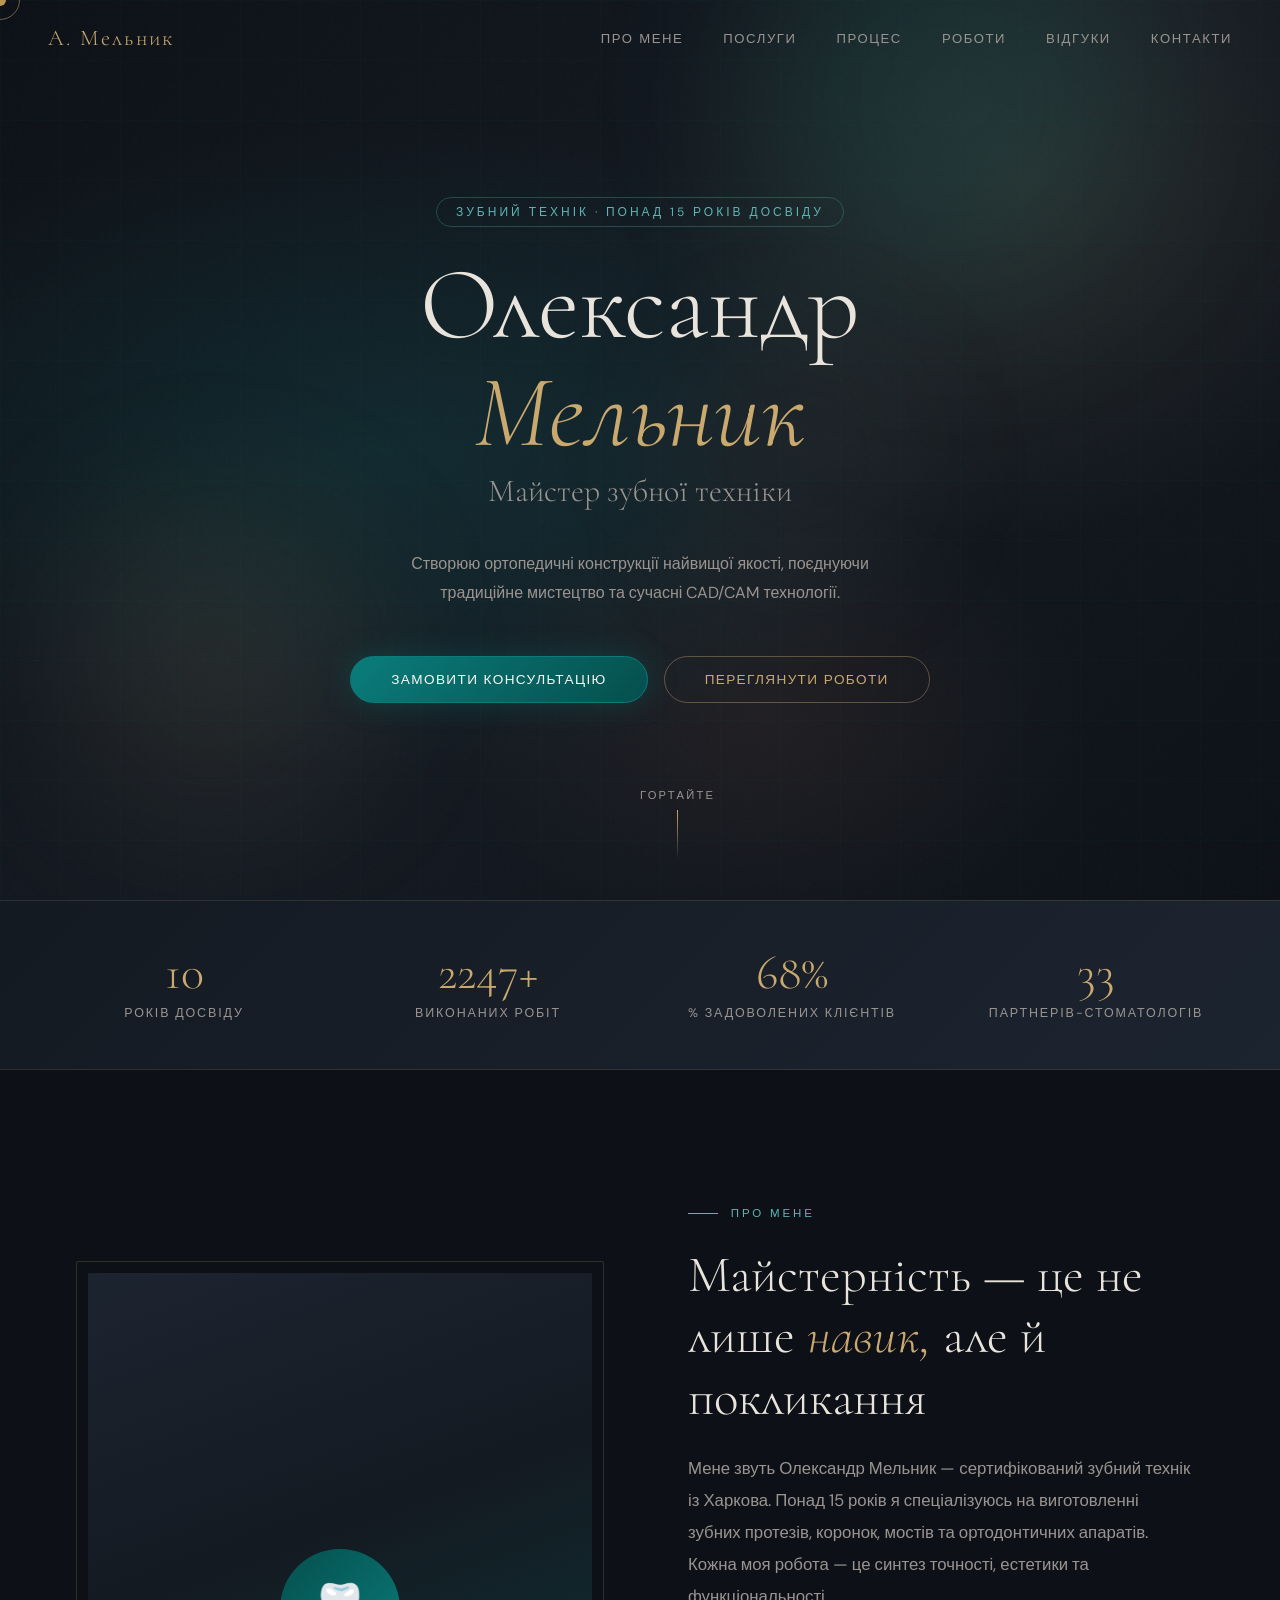
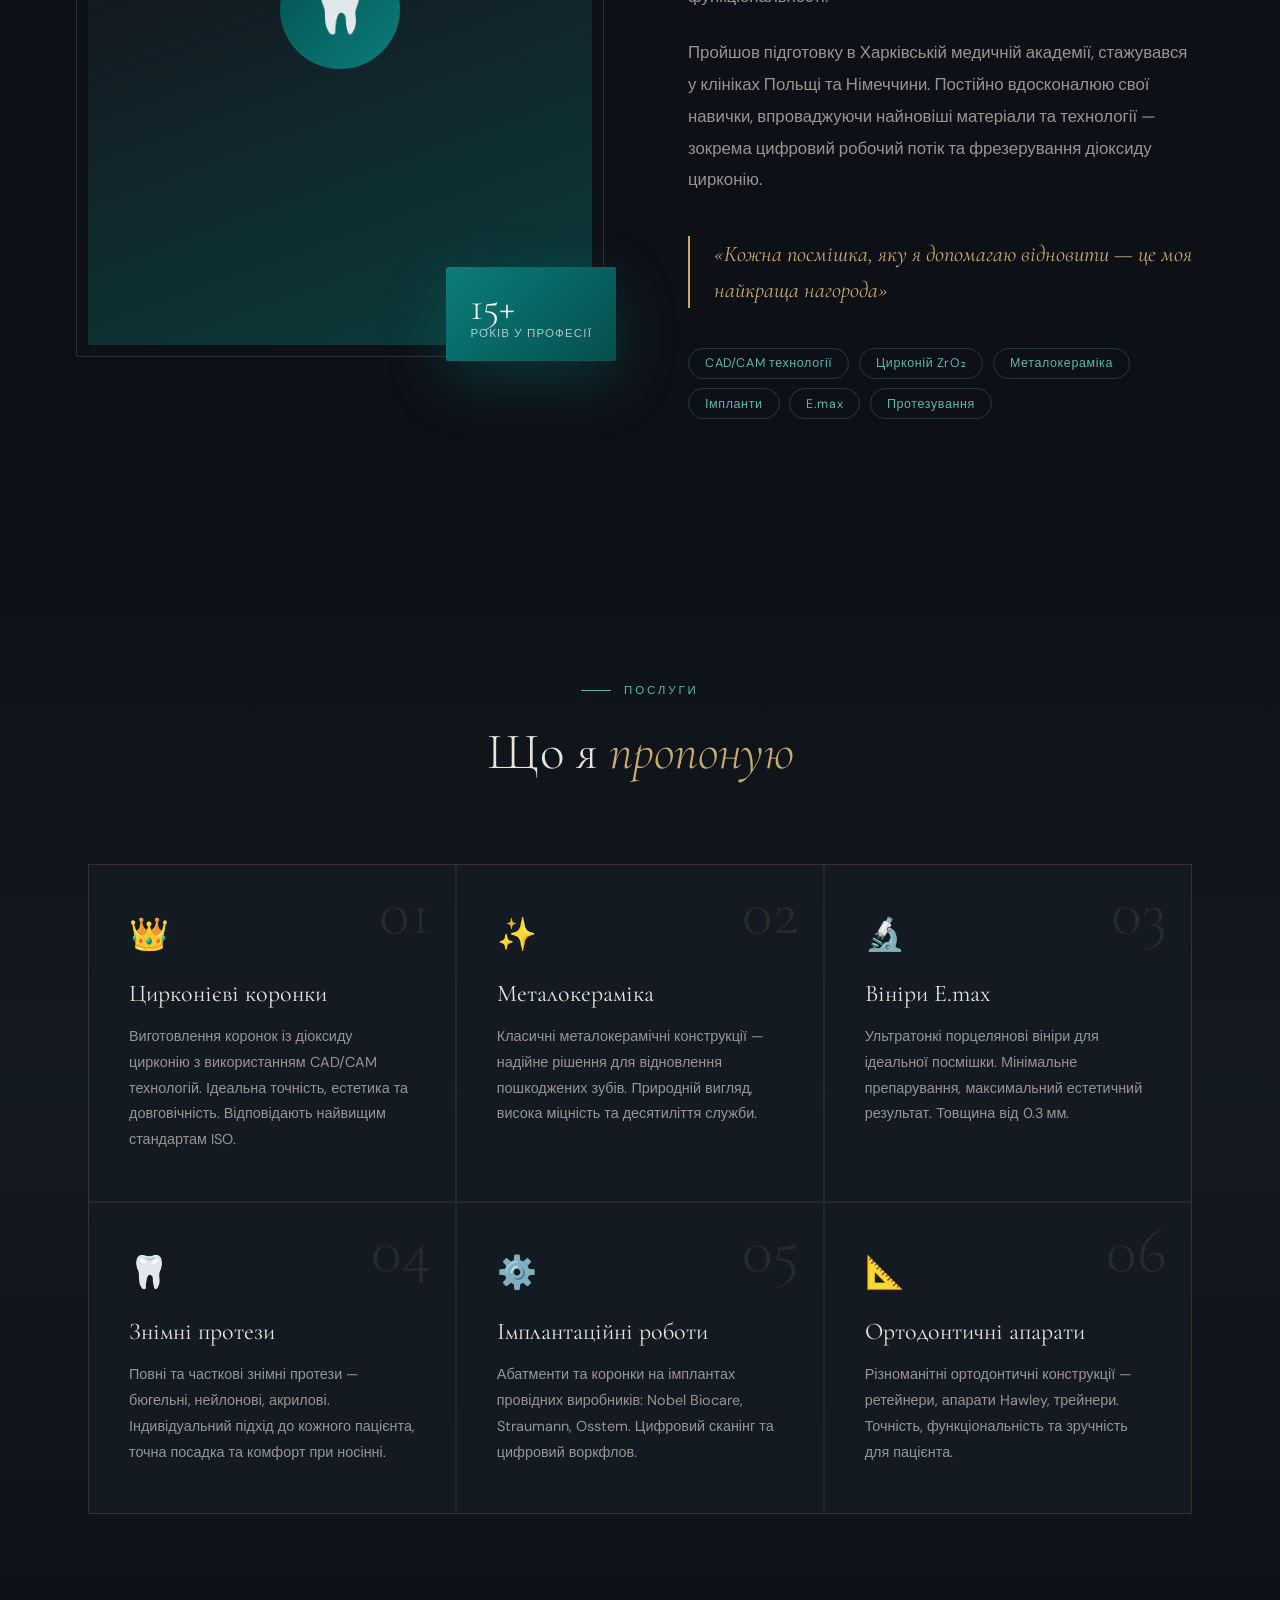
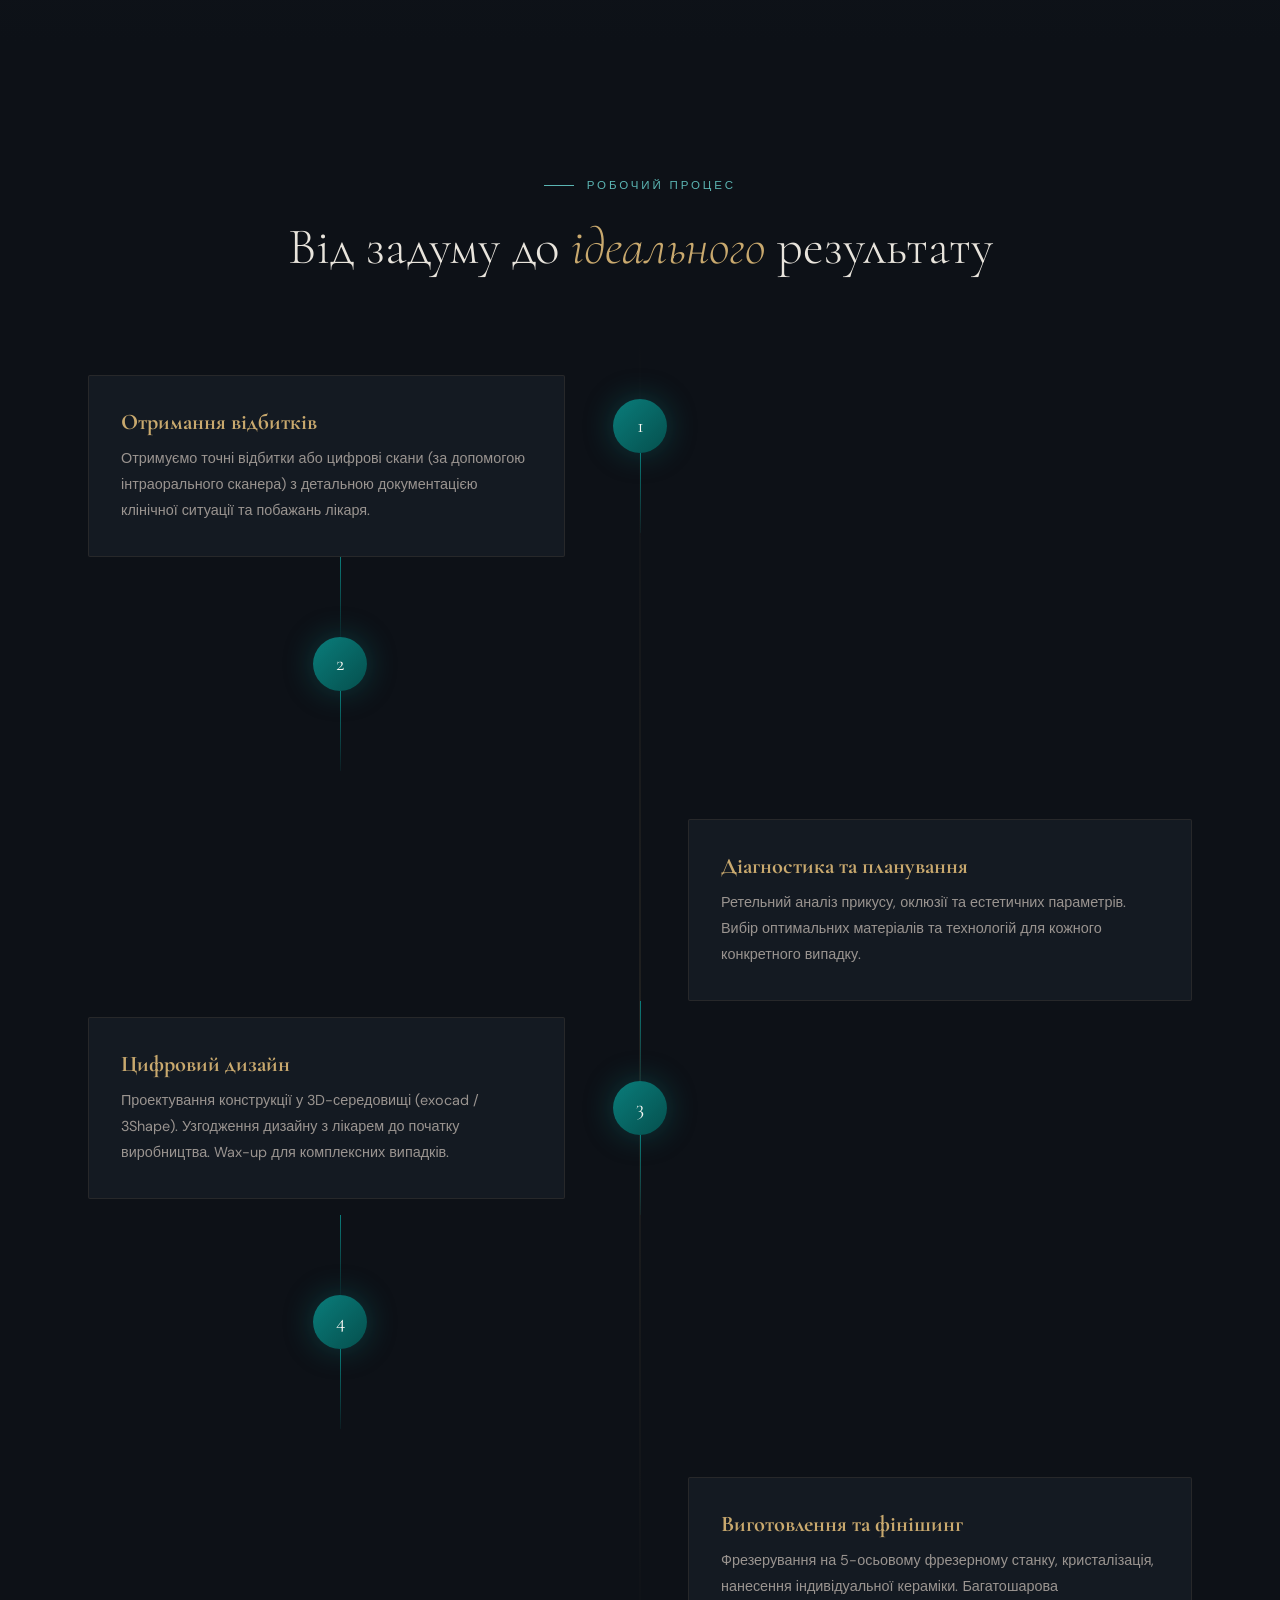
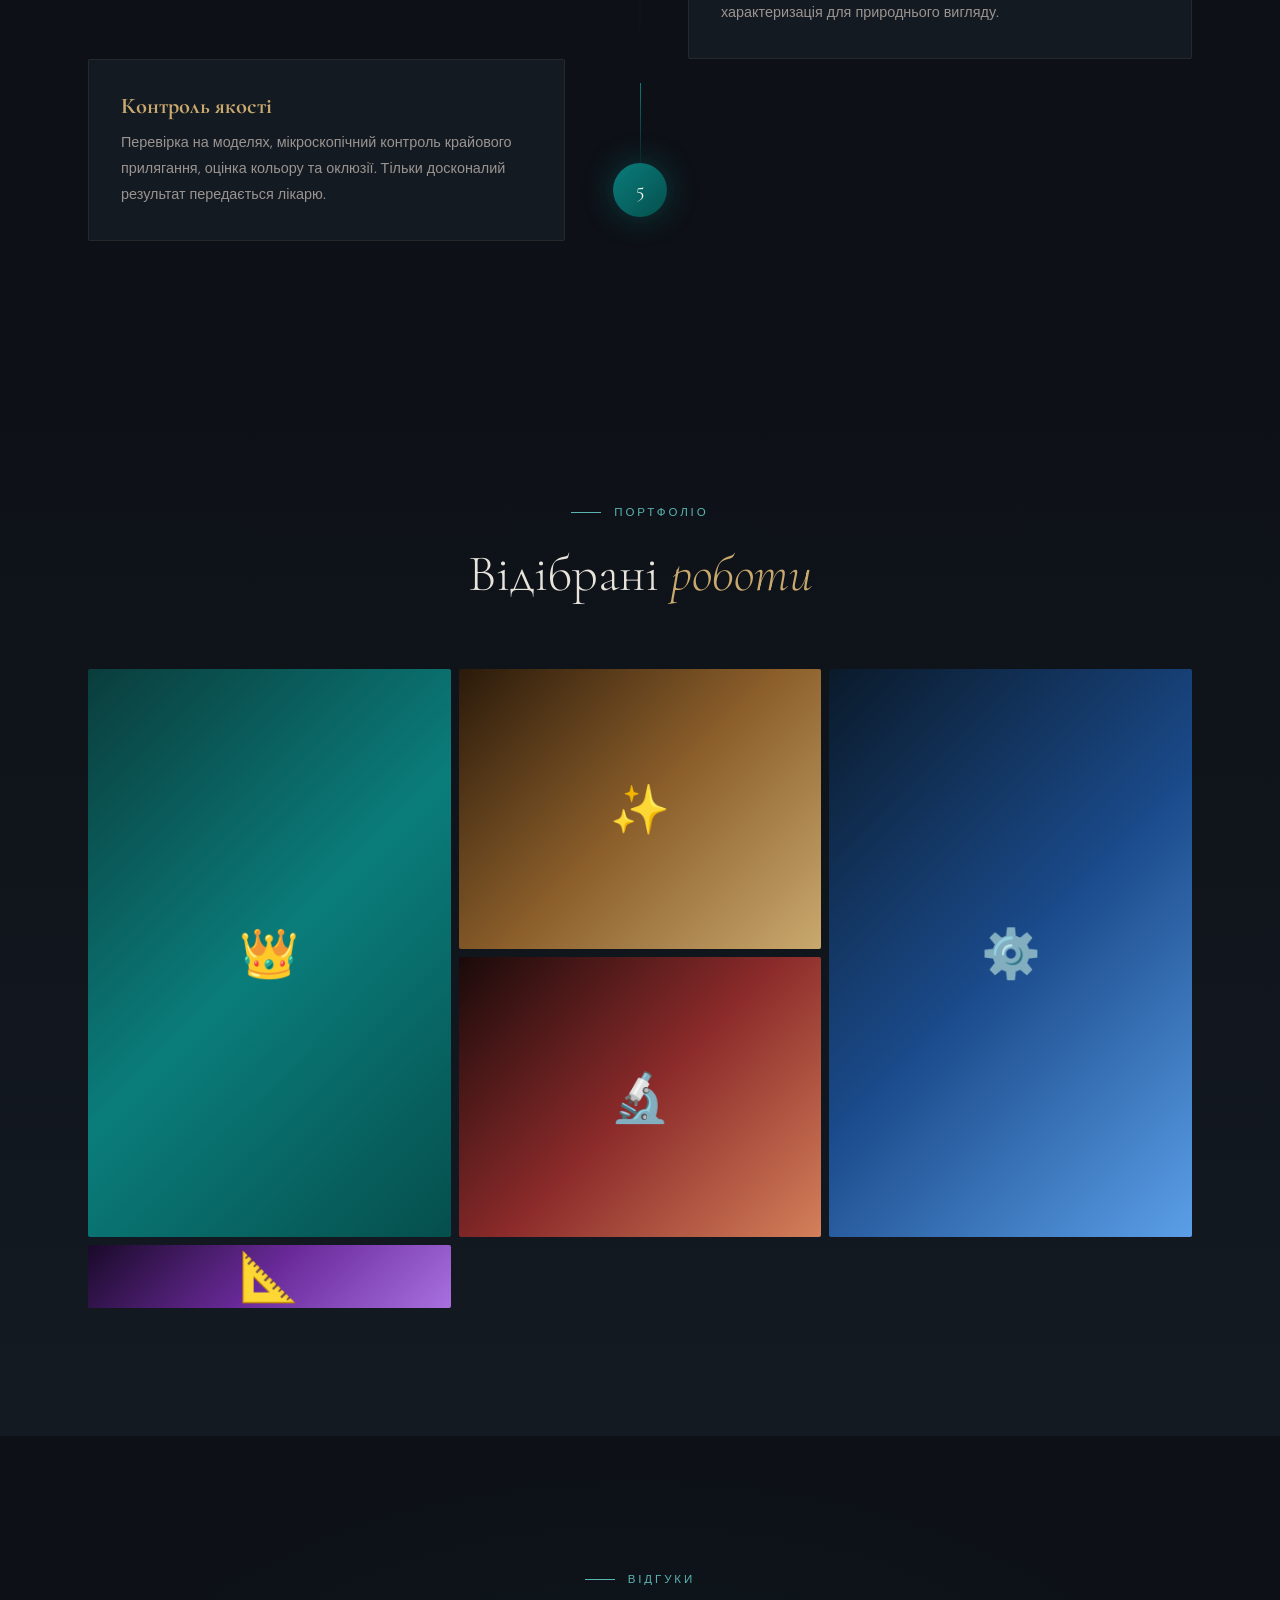
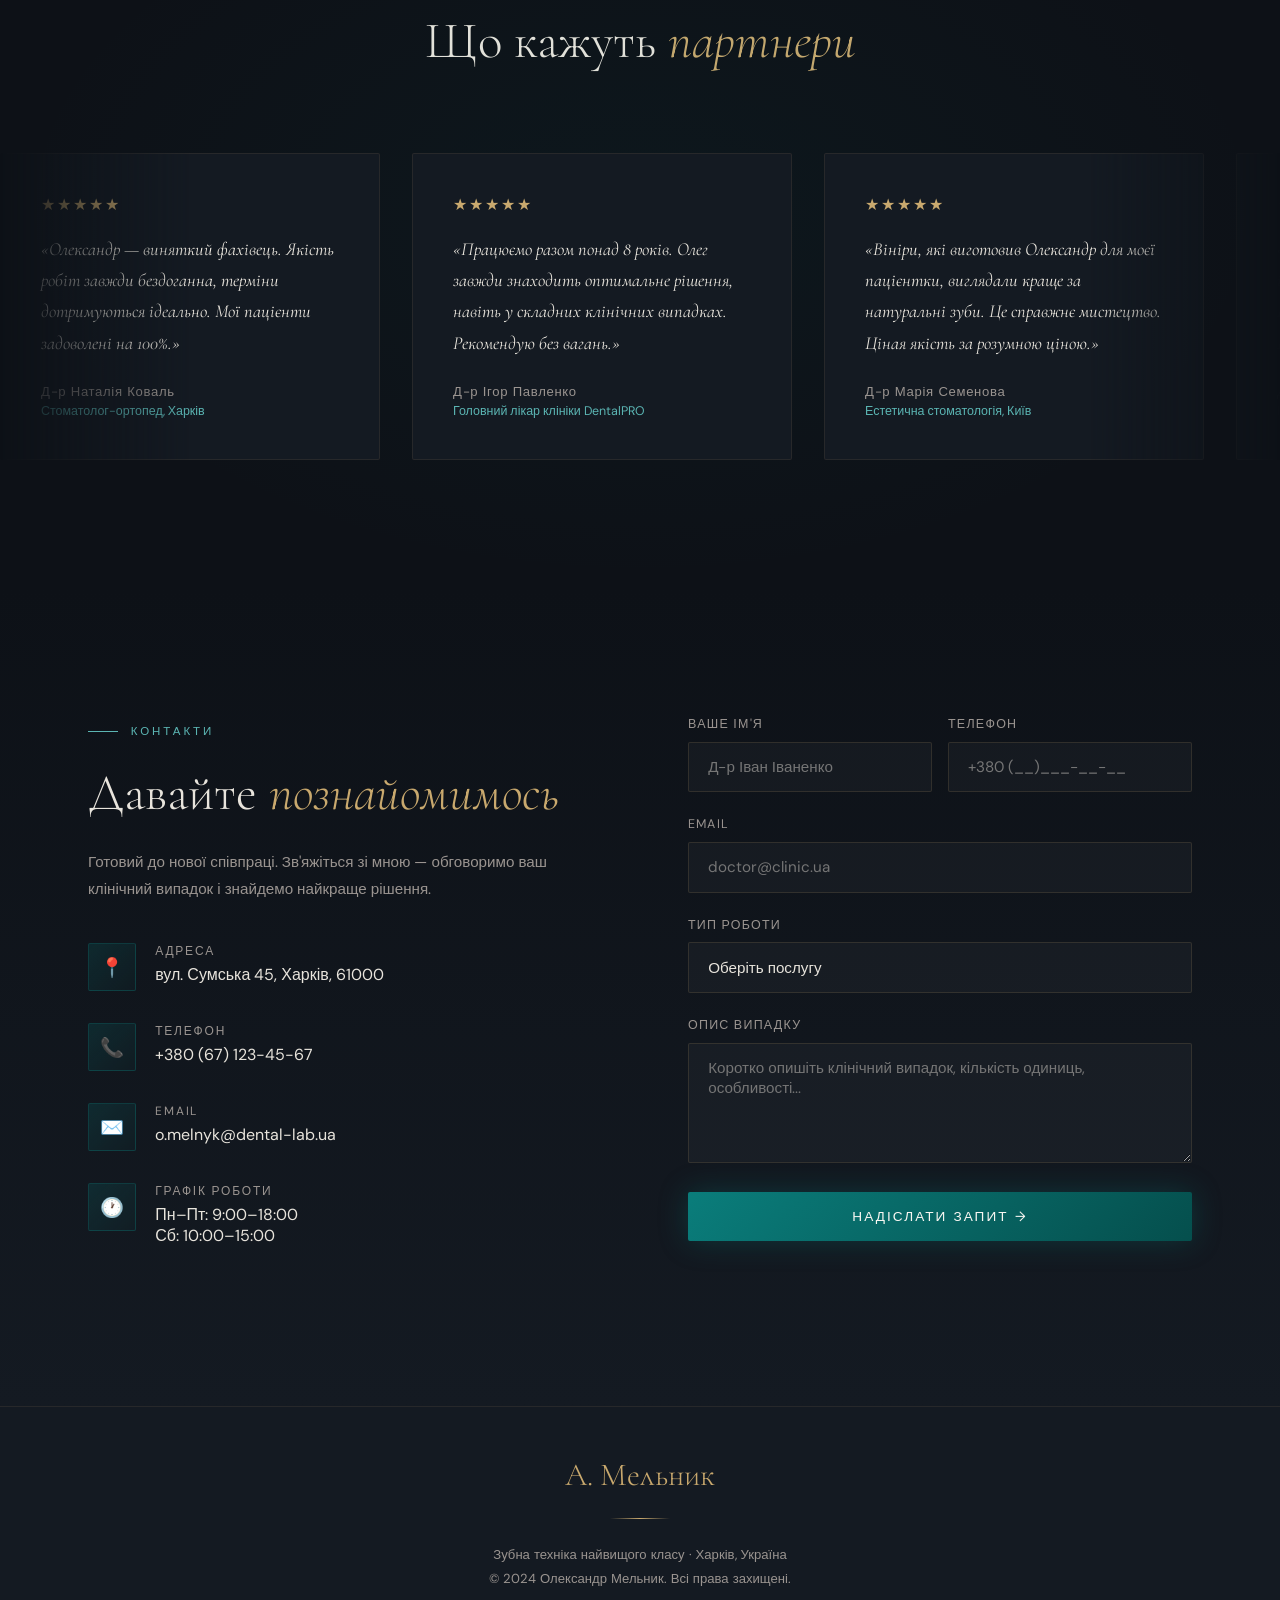
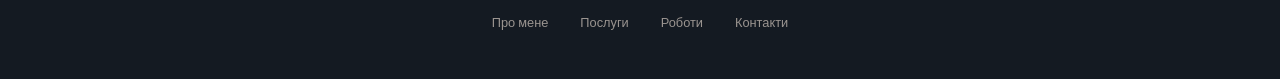
==== TRY.html @ 5d270688 "Add files via upload" ====
<!DOCTYPE html>
<html lang="uk">
<head>
<meta charset="UTF-8">
<meta name="viewport" content="width=device-width, initial-scale=1.0">
<title>Олександр Мельник — Зубний Технік</title>
<link href="https://fonts.googleapis.com/css2?family=Cormorant+Garamond:ital,wght@0,300;0,400;0,600;1,300&family=DM+Sans:wght@300;400;500&display=swap" rel="stylesheet">
<style>
  :root {
    --gold: #C9A96E;
    --gold-light: #E8D5B0;
    --teal: #0A7D7B;
    --teal-dark: #054F4D;
    --teal-light: #5BB5B3;
    --cream: #FAF8F3;
    --dark: #0D1117;
    --dark2: #141A22;
    --dark3: #1C2430;
    --text: #E8E4DC;
    --text-muted: #9A9490;
    --accent: #D4805A;
  }

  * { margin: 0; padding: 0; box-sizing: border-box; }

  html { scroll-behavior: smooth; }

  body {
    font-family: 'DM Sans', sans-serif;
    background: var(--dark);
    color: var(--text);
    overflow-x: hidden;
    cursor: none;
  }

  /* CUSTOM CURSOR */
  .cursor {
    position: fixed; width: 12px; height: 12px;
    background: var(--gold); border-radius: 50%;
    pointer-events: none; z-index: 9999;
    transform: translate(-50%, -50%);
    transition: transform 0.1s, width 0.3s, height 0.3s, background 0.3s;
    mix-blend-mode: difference;
  }
  .cursor-ring {
    position: fixed; width: 40px; height: 40px;
    border: 1px solid rgba(201,169,110,0.5); border-radius: 50%;
    pointer-events: none; z-index: 9998;
    transform: translate(-50%, -50%);
    transition: transform 0.15s ease-out, width 0.3s, height 0.3s;
  }
  .cursor.active { width: 20px; height: 20px; background: var(--teal-light); }
  .cursor-ring.active { width: 60px; height: 60px; opacity: 0.5; }

  /* NOISE OVERLAY */
  body::before {
    content: '';
    position: fixed; inset: 0;
    background-image: url("data:image/svg+xml,%3Csvg viewBox='0 0 256 256' xmlns='http://www.w3.org/2000/svg'%3E%3Cfilter id='noise'%3E%3CfeTurbulence type='fractalNoise' baseFrequency='0.9' numOctaves='4' stitchTiles='stitch'/%3E%3C/filter%3E%3Crect width='100%25' height='100%25' filter='url(%23noise)' opacity='0.04'/%3E%3C/svg%3E");
    pointer-events: none; z-index: 1; opacity: 0.5;
  }

  /* NAV */
  nav {
    position: fixed; top: 0; left: 0; right: 0; z-index: 100;
    padding: 1.5rem 3rem;
    display: flex; align-items: center; justify-content: space-between;
    transition: all 0.4s ease;
  }
  nav.scrolled {
    background: rgba(13,17,23,0.92);
    backdrop-filter: blur(20px);
    border-bottom: 1px solid rgba(201,169,110,0.15);
    padding: 1rem 3rem;
  }
  .nav-logo {
    font-family: 'Cormorant Garamond', serif;
    font-size: 1.4rem; font-weight: 300; letter-spacing: 0.1em;
    color: var(--gold);
    text-decoration: none;
  }
  .nav-links {
    display: flex; gap: 2.5rem; list-style: none;
  }
  .nav-links a {
    text-decoration: none; color: var(--text-muted);
    font-size: 0.82rem; letter-spacing: 0.12em; text-transform: uppercase;
    transition: color 0.3s; position: relative;
  }
  .nav-links a::after {
    content: ''; position: absolute; bottom: -4px; left: 0; right: 0;
    height: 1px; background: var(--gold); transform: scaleX(0);
    transition: transform 0.3s;
  }
  .nav-links a:hover { color: var(--gold); }
  .nav-links a:hover::after { transform: scaleX(1); }

  /* HERO */
  #hero {
    min-height: 100vh; position: relative;
    display: flex; align-items: center; justify-content: center;
    overflow: hidden;
  }

  .hero-bg {
    position: absolute; inset: 0;
    background: radial-gradient(ellipse 80% 60% at 30% 50%, rgba(10,125,123,0.18) 0%, transparent 60%),
                radial-gradient(ellipse 60% 80% at 80% 20%, rgba(201,169,110,0.12) 0%, transparent 50%),
                radial-gradient(ellipse 50% 50% at 60% 80%, rgba(212,128,90,0.08) 0%, transparent 50%),
                linear-gradient(135deg, #0D1117 0%, #141A22 50%, #0D1117 100%);
  }

  .hero-grid {
    position: absolute; inset: 0; opacity: 0.04;
    background-image:
      linear-gradient(var(--teal) 1px, transparent 1px),
      linear-gradient(90deg, var(--teal) 1px, transparent 1px);
    background-size: 60px 60px;
  }

  .hero-orb {
    position: absolute; border-radius: 50%;
    filter: blur(80px); animation: float 8s ease-in-out infinite;
  }
  .orb1 { width: 400px; height: 400px; top: -100px; right: 10%; background: rgba(10,125,123,0.15); }
  .orb2 { width: 300px; height: 300px; bottom: 10%; left: 5%; background: rgba(201,169,110,0.1); animation-delay: -4s; }
  .orb3 { width: 200px; height: 200px; top: 40%; right: 30%; background: rgba(212,128,90,0.08); animation-delay: -2s; }

  @keyframes float {
    0%, 100% { transform: translateY(0px) scale(1); }
    50% { transform: translateY(-30px) scale(1.05); }
  }

  .hero-content {
    position: relative; z-index: 2; max-width: 900px;
    padding: 0 2rem; text-align: center;
  }
  .hero-tag {
    display: inline-block;
    font-size: 0.75rem; letter-spacing: 0.25em; text-transform: uppercase;
    color: var(--teal-light); margin-bottom: 1.5rem;
    padding: 0.4rem 1.2rem;
    border: 1px solid rgba(91,181,179,0.3); border-radius: 2rem;
    opacity: 0; animation: fadeUp 0.8s 0.3s forwards;
  }
  .hero-title {
    font-family: 'Cormorant Garamond', serif;
    font-size: clamp(3.5rem, 8vw, 7rem);
    font-weight: 300; line-height: 1.05;
    margin-bottom: 0.3rem;
    opacity: 0; animation: fadeUp 0.8s 0.5s forwards;
  }
  .hero-title em { font-style: italic; color: var(--gold); }
  .hero-title-sub {
    font-family: 'Cormorant Garamond', serif;
    font-size: clamp(1.2rem, 3vw, 2rem);
    font-weight: 300; color: var(--text-muted);
    margin-bottom: 2.5rem;
    opacity: 0; animation: fadeUp 0.8s 0.7s forwards;
  }
  .hero-desc {
    font-size: 1rem; color: var(--text-muted); max-width: 500px;
    margin: 0 auto 3rem; line-height: 1.8;
    opacity: 0; animation: fadeUp 0.8s 0.9s forwards;
  }
  .hero-cta {
    display: flex; gap: 1rem; justify-content: center; flex-wrap: wrap;
    opacity: 0; animation: fadeUp 0.8s 1.1s forwards;
  }
  .btn-primary {
    padding: 0.9rem 2.5rem;
    background: linear-gradient(135deg, var(--teal) 0%, var(--teal-dark) 100%);
    color: var(--cream); text-decoration: none;
    font-size: 0.85rem; letter-spacing: 0.1em; text-transform: uppercase;
    border-radius: 3rem; transition: all 0.3s;
    border: 1px solid var(--teal);
    box-shadow: 0 0 30px rgba(10,125,123,0.3);
  }
  .btn-primary:hover {
    transform: translateY(-2px);
    box-shadow: 0 0 50px rgba(10,125,123,0.5);
  }
  .btn-outline {
    padding: 0.9rem 2.5rem;
    background: transparent; color: var(--gold);
    text-decoration: none; font-size: 0.85rem;
    letter-spacing: 0.1em; text-transform: uppercase;
    border-radius: 3rem; transition: all 0.3s;
    border: 1px solid rgba(201,169,110,0.4);
  }
  .btn-outline:hover {
    background: rgba(201,169,110,0.1);
    transform: translateY(-2px);
    border-color: var(--gold);
  }

  .hero-scroll {
    position: absolute; bottom: 2.5rem; left: 50%; transform: translateX(-50%);
    display: flex; flex-direction: column; align-items: center; gap: 0.5rem;
    opacity: 0; animation: fadeUp 0.8s 1.5s forwards;
  }
  .hero-scroll span { font-size: 0.7rem; letter-spacing: 0.2em; text-transform: uppercase; color: var(--text-muted); }
  .scroll-line {
    width: 1px; height: 50px;
    background: linear-gradient(to bottom, var(--gold), transparent);
    animation: scrollPulse 2s ease-in-out infinite;
  }
  @keyframes scrollPulse {
    0%, 100% { opacity: 0.4; }
    50% { opacity: 1; }
  }

  @keyframes fadeUp {
    from { opacity: 0; transform: translateY(30px); }
    to { opacity: 1; transform: translateY(0); }
  }

  /* STATS BAR */
  .stats-bar {
    background: linear-gradient(135deg, var(--dark2) 0%, var(--dark3) 100%);
    border-top: 1px solid rgba(201,169,110,0.15);
    border-bottom: 1px solid rgba(201,169,110,0.15);
    padding: 3rem;
    display: grid; grid-template-columns: repeat(4, 1fr); gap: 2rem;
  }
  .stat-item {
    text-align: center;
    opacity: 0; transform: translateY(20px);
    transition: all 0.6s;
  }
  .stat-item.visible { opacity: 1; transform: translateY(0); }
  .stat-num {
    font-family: 'Cormorant Garamond', serif;
    font-size: 3rem; font-weight: 300; color: var(--gold);
    line-height: 1;
  }
  .stat-label {
    font-size: 0.78rem; letter-spacing: 0.15em; text-transform: uppercase;
    color: var(--text-muted); margin-top: 0.5rem;
  }
  .stat-divider {
    width: 1px; background: rgba(201,169,110,0.2);
  }

  /* SECTION BASE */
  section { position: relative; overflow: hidden; }
  .container { max-width: 1200px; margin: 0 auto; padding: 0 3rem; }

  .section-label {
    display: inline-flex; align-items: center; gap: 0.8rem;
    font-size: 0.72rem; letter-spacing: 0.25em; text-transform: uppercase;
    color: var(--teal-light); margin-bottom: 1.5rem;
  }
  .section-label::before {
    content: ''; width: 30px; height: 1px; background: var(--teal-light);
  }
  .section-title {
    font-family: 'Cormorant Garamond', serif;
    font-size: clamp(2.2rem, 4vw, 3.5rem);
    font-weight: 300; line-height: 1.2;
    margin-bottom: 1.5rem;
  }
  .section-title em { color: var(--gold); font-style: italic; }

  /* ABOUT */
  #about {
    padding: 8rem 0;
    background: var(--dark);
  }
  .about-grid {
    display: grid; grid-template-columns: 1fr 1fr; gap: 6rem; align-items: center;
  }
  .about-image-wrap {
    position: relative; opacity: 0; transform: translateX(-40px);
    transition: all 0.8s;
  }
  .about-image-wrap.visible { opacity: 1; transform: translateX(0); }
  .about-photo {
    width: 100%; aspect-ratio: 3/4; object-fit: cover;
    border-radius: 2px;
    background: linear-gradient(135deg, var(--dark3) 0%, var(--dark2) 100%);
    display: flex; align-items: center; justify-content: center;
    overflow: hidden; position: relative;
  }
  .about-photo-placeholder {
    width: 100%; height: 100%;
    background: linear-gradient(160deg, #1C2430 0%, #141A22 40%, #0A3D3C 100%);
    display: flex; align-items: center; justify-content: center;
    position: relative;
    min-height: 480px;
  }
  .about-photo-icon {
    width: 120px; height: 120px;
    border-radius: 50%;
    background: linear-gradient(135deg, var(--teal-dark), var(--teal));
    display: flex; align-items: center; justify-content: center;
    font-size: 3rem;
  }
  .about-frame {
    position: absolute; inset: -12px; border: 1px solid rgba(201,169,110,0.2);
    border-radius: 2px; pointer-events: none;
  }
  .about-badge {
    position: absolute; bottom: -1rem; right: -1.5rem;
    background: linear-gradient(135deg, var(--teal) 0%, var(--teal-dark) 100%);
    padding: 1.2rem 1.5rem; border-radius: 2px;
    box-shadow: 0 20px 60px rgba(10,125,123,0.3);
  }
  .about-badge-num {
    font-family: 'Cormorant Garamond', serif;
    font-size: 2.5rem; font-weight: 300; color: var(--cream);
    line-height: 1;
  }
  .about-badge-text {
    font-size: 0.72rem; color: rgba(250,248,243,0.7);
    text-transform: uppercase; letter-spacing: 0.1em;
  }
  .about-content {
    opacity: 0; transform: translateX(40px);
    transition: all 0.8s 0.2s;
  }
  .about-content.visible { opacity: 1; transform: translateX(0); }
  .about-text { font-size: 1.05rem; line-height: 1.9; color: var(--text-muted); margin-bottom: 1.5rem; }
  .about-quote {
    font-family: 'Cormorant Garamond', serif;
    font-size: 1.4rem; font-style: italic; color: var(--gold);
    border-left: 2px solid var(--gold); padding-left: 1.5rem;
    margin: 2.5rem 0; line-height: 1.6;
  }
  .about-tags { display: flex; flex-wrap: wrap; gap: 0.6rem; margin-top: 2rem; }
  .tag {
    padding: 0.4rem 1rem;
    border: 1px solid rgba(91,181,179,0.25);
    border-radius: 2rem; font-size: 0.78rem; color: var(--teal-light);
    letter-spacing: 0.05em;
  }

  /* SERVICES */
  #services {
    padding: 8rem 0;
    background: linear-gradient(180deg, var(--dark) 0%, var(--dark2) 50%, var(--dark) 100%);
  }
  .services-header { text-align: center; margin-bottom: 5rem; }
  .services-grid {
    display: grid; grid-template-columns: repeat(3, 1fr); gap: 1.5px;
    background: rgba(201,169,110,0.1);
    border: 1px solid rgba(201,169,110,0.1);
  }
  .service-card {
    background: var(--dark2); padding: 3rem 2.5rem;
    position: relative; overflow: hidden;
    opacity: 0; transform: translateY(30px);
    transition: all 0.6s; cursor: default;
  }
  .service-card.visible { opacity: 1; transform: translateY(0); }
  .service-card::before {
    content: ''; position: absolute; inset: 0;
    background: linear-gradient(135deg, rgba(10,125,123,0.08) 0%, transparent 100%);
    opacity: 0; transition: opacity 0.4s;
  }
  .service-card:hover::before { opacity: 1; }
  .service-card::after {
    content: ''; position: absolute; bottom: 0; left: 0; right: 0;
    height: 2px; background: linear-gradient(90deg, var(--teal), var(--gold));
    transform: scaleX(0); transition: transform 0.4s;
    transform-origin: left;
  }
  .service-card:hover::after { transform: scaleX(1); }
  .service-num {
    font-family: 'Cormorant Garamond', serif;
    font-size: 4rem; font-weight: 300; color: rgba(201,169,110,0.12);
    position: absolute; top: 1rem; right: 1.5rem;
    line-height: 1; pointer-events: none;
  }
  .service-icon { font-size: 2rem; margin-bottom: 1.5rem; }
  .service-title {
    font-family: 'Cormorant Garamond', serif;
    font-size: 1.5rem; font-weight: 400; color: var(--text);
    margin-bottom: 1rem;
  }
  .service-desc { font-size: 0.9rem; line-height: 1.8; color: var(--text-muted); }

  /* PROCESS */
  #process {
    padding: 8rem 0;
    background: var(--dark);
    position: relative;
  }
  .process-line {
    position: absolute; top: 50%; left: 50%; transform: translate(-50%, -50%);
    width: 1px; height: 70%; background: linear-gradient(to bottom, transparent, rgba(201,169,110,0.2), transparent);
  }
  .process-header { text-align: center; margin-bottom: 6rem; }
  .process-steps { display: flex; flex-direction: column; gap: 0; }
  .process-step {
    display: grid; grid-template-columns: 1fr auto 1fr; gap: 3rem;
    align-items: center; position: relative;
    opacity: 0; transition: all 0.7s;
  }
  .process-step.visible { opacity: 1; }
  .process-step:nth-child(odd) .step-content { grid-column: 1; }
  .process-step:nth-child(odd) .step-empty { grid-column: 3; }
  .process-step:nth-child(even) .step-content { grid-column: 3; order: 3; }
  .process-step:nth-child(even) .step-empty { grid-column: 1; order: 1; }
  .step-center { display: flex; flex-direction: column; align-items: center; gap: 0; }
  .step-dot {
    width: 54px; height: 54px; border-radius: 50%;
    background: linear-gradient(135deg, var(--teal) 0%, var(--teal-dark) 100%);
    display: flex; align-items: center; justify-content: center;
    font-family: 'Cormorant Garamond', serif; font-size: 1.3rem; color: var(--cream);
    position: relative; z-index: 1;
    box-shadow: 0 0 30px rgba(10,125,123,0.4);
    flex-shrink: 0;
  }
  .step-connector {
    width: 1px; height: 80px;
    background: linear-gradient(to bottom, var(--teal), rgba(10,125,123,0.1));
  }
  .step-content {
    padding: 2rem;
    background: var(--dark2); border: 1px solid rgba(201,169,110,0.1);
    border-radius: 2px;
  }
  .step-title {
    font-family: 'Cormorant Garamond', serif;
    font-size: 1.4rem; color: var(--gold); margin-bottom: 0.7rem;
  }
  .step-desc { font-size: 0.9rem; line-height: 1.8; color: var(--text-muted); }

  /* GALLERY */
  #gallery {
    padding: 8rem 0;
    background: linear-gradient(180deg, var(--dark) 0%, var(--dark2) 100%);
  }
  .gallery-header { text-align: center; margin-bottom: 4rem; }
  .gallery-grid {
    display: grid;
    grid-template-columns: repeat(3, 1fr);
    grid-template-rows: repeat(2, 280px);
    gap: 8px;
  }
  .gallery-item {
    position: relative; overflow: hidden; border-radius: 2px;
    opacity: 0; transform: scale(0.97);
    transition: all 0.6s;
  }
  .gallery-item.visible { opacity: 1; transform: scale(1); }
  .gallery-item:nth-child(1) { grid-column: 1 / 2; grid-row: 1 / 3; }
  .gallery-item:nth-child(4) { grid-column: 3 / 4; grid-row: 1 / 3; }
  .gallery-inner {
    width: 100%; height: 100%; display: flex; align-items: center; justify-content: center;
    position: relative; overflow: hidden;
  }
  .gallery-bg {
    position: absolute; inset: 0;
    background: linear-gradient(135deg, #1C2430, #0A3D3C);
    transition: transform 0.5s;
  }
  .gallery-item:hover .gallery-bg { transform: scale(1.05); }
  .gallery-icon { font-size: 3rem; position: relative; z-index: 1; }
  .gallery-overlay {
    position: absolute; inset: 0; z-index: 2;
    background: linear-gradient(to top, rgba(13,17,23,0.9) 0%, transparent 60%);
    opacity: 0; transition: opacity 0.4s;
    display: flex; align-items: flex-end; padding: 1.5rem;
  }
  .gallery-item:hover .gallery-overlay { opacity: 1; }
  .gallery-label {
    font-family: 'Cormorant Garamond', serif;
    font-size: 1.2rem; color: var(--cream);
  }

  /* TESTIMONIALS */
  #testimonials {
    padding: 8rem 0;
    background: var(--dark);
    position: relative; overflow: hidden;
  }
  .testimonials-bg {
    position: absolute; inset: 0;
    background: radial-gradient(ellipse 70% 70% at 50% 50%, rgba(10,125,123,0.06) 0%, transparent 70%);
  }
  .testimonials-header { text-align: center; margin-bottom: 5rem; }
  .testimonials-track {
    display: flex; gap: 2rem; overflow: hidden;
    mask: linear-gradient(90deg, transparent, white 15%, white 85%, transparent);
  }
  .testimonials-inner {
    display: flex; gap: 2rem; animation: scrollLeft 30s linear infinite;
    flex-shrink: 0;
  }
  @keyframes scrollLeft {
    from { transform: translateX(0); }
    to { transform: translateX(-50%); }
  }
  .testimonials-track:hover .testimonials-inner { animation-play-state: paused; }
  .review-card {
    flex-shrink: 0; width: 380px;
    background: var(--dark2); border: 1px solid rgba(201,169,110,0.1);
    padding: 2.5rem; border-radius: 2px;
    position: relative;
  }
  .review-stars { color: var(--gold); font-size: 1rem; letter-spacing: 2px; margin-bottom: 1.2rem; }
  .review-text {
    font-family: 'Cormorant Garamond', serif;
    font-size: 1.15rem; line-height: 1.7; color: var(--text); margin-bottom: 1.5rem;
    font-style: italic;
  }
  .review-author { font-size: 0.82rem; color: var(--text-muted); letter-spacing: 0.05em; }
  .review-role { color: var(--teal-light); font-size: 0.78rem; margin-top: 0.2rem; }

  /* CONTACT */
  #contact {
    padding: 8rem 0;
    background: linear-gradient(180deg, var(--dark) 0%, var(--dark2) 100%);
    position: relative;
  }
  .contact-grid { display: grid; grid-template-columns: 1fr 1fr; gap: 6rem; align-items: start; }
  .contact-info { opacity: 0; transform: translateX(-30px); transition: all 0.8s; }
  .contact-info.visible { opacity: 1; transform: translateX(0); }
  .contact-item {
    display: flex; gap: 1.2rem; margin-bottom: 2rem; align-items: flex-start;
  }
  .contact-icon-wrap {
    width: 48px; height: 48px; flex-shrink: 0;
    background: linear-gradient(135deg, rgba(10,125,123,0.2) 0%, rgba(10,125,123,0.05) 100%);
    border: 1px solid rgba(10,125,123,0.3); border-radius: 2px;
    display: flex; align-items: center; justify-content: center; font-size: 1.2rem;
  }
  .contact-detail-label { font-size: 0.75rem; text-transform: uppercase; letter-spacing: 0.15em; color: var(--text-muted); margin-bottom: 0.3rem; }
  .contact-detail-val { font-size: 1rem; color: var(--text); }
  .contact-form { opacity: 0; transform: translateX(30px); transition: all 0.8s 0.2s; }
  .contact-form.visible { opacity: 1; transform: translateX(0); }
  .form-group { margin-bottom: 1.5rem; }
  .form-group label { display: block; font-size: 0.78rem; letter-spacing: 0.1em; text-transform: uppercase; color: var(--text-muted); margin-bottom: 0.6rem; }
  .form-group input, .form-group textarea, .form-group select {
    width: 100%; padding: 0.9rem 1.2rem;
    background: rgba(255,255,255,0.03); border: 1px solid rgba(201,169,110,0.15);
    color: var(--text); border-radius: 2px; font-family: 'DM Sans', sans-serif;
    font-size: 0.95rem; transition: border-color 0.3s; outline: none;
    -webkit-appearance: none;
  }
  .form-group input:focus, .form-group textarea:focus, .form-group select:focus {
    border-color: rgba(91,181,179,0.5);
    background: rgba(10,125,123,0.05);
  }
  .form-group textarea { resize: vertical; min-height: 120px; }
  .form-group select { cursor: pointer; }
  .form-group select option { background: var(--dark2); }
  .form-row { display: grid; grid-template-columns: 1fr 1fr; gap: 1rem; }
  .btn-submit {
    width: 100%; padding: 1rem;
    background: linear-gradient(135deg, var(--teal) 0%, var(--teal-dark) 100%);
    color: var(--cream); border: none; border-radius: 2px;
    font-family: 'DM Sans', sans-serif; font-size: 0.85rem;
    letter-spacing: 0.15em; text-transform: uppercase; cursor: pointer;
    transition: all 0.3s; box-shadow: 0 0 30px rgba(10,125,123,0.3);
  }
  .btn-submit:hover {
    box-shadow: 0 0 50px rgba(10,125,123,0.5);
    transform: translateY(-2px);
  }

  /* FOOTER */
  footer {
    background: var(--dark2);
    border-top: 1px solid rgba(201,169,110,0.1);
    padding: 3rem; text-align: center;
  }
  .footer-logo {
    font-family: 'Cormorant Garamond', serif;
    font-size: 2rem; font-weight: 300; color: var(--gold); margin-bottom: 1rem;
  }
  .footer-text { font-size: 0.82rem; color: var(--text-muted); line-height: 1.8; }
  .footer-links { display: flex; gap: 2rem; justify-content: center; margin-top: 1.5rem; }
  .footer-links a { color: var(--text-muted); text-decoration: none; font-size: 0.8rem; transition: color 0.3s; }
  .footer-links a:hover { color: var(--gold); }
  .footer-line {
    width: 60px; height: 1px; background: linear-gradient(90deg, transparent, var(--gold), transparent);
    margin: 1.5rem auto;
  }

  /* MOBILE */
  @media (max-width: 768px) {
    nav { padding: 1rem 1.5rem; }
    nav.scrolled { padding: 0.8rem 1.5rem; }
    .nav-links { display: none; }
    .container { padding: 0 1.5rem; }
    .stats-bar { grid-template-columns: 1fr 1fr; gap: 1.5rem; padding: 2rem 1.5rem; }
    .stat-divider { display: none; }
    .about-grid, .contact-grid { grid-template-columns: 1fr; gap: 3rem; }
    .services-grid { grid-template-columns: 1fr; }
    .gallery-grid { grid-template-columns: 1fr 1fr; grid-template-rows: repeat(3, 200px); }
    .gallery-item:nth-child(1), .gallery-item:nth-child(4) { grid-column: auto; grid-row: auto; }
    .process-step { grid-template-columns: 1fr; }
    .process-step:nth-child(odd) .step-content,
    .process-step:nth-child(even) .step-content { grid-column: 1; order: 2; }
    .step-center { display: none; }
    .step-empty { display: none; }
    .form-row { grid-template-columns: 1fr; }
    body { cursor: auto; }
    .cursor, .cursor-ring { display: none; }
  }
</style>
</head>
<body>

<div class="cursor" id="cursor"></div>
<div class="cursor-ring" id="cursor-ring"></div>

<!-- NAV -->
<nav id="navbar">
  <a href="#hero" class="nav-logo">А. Мельник</a>
  <ul class="nav-links">
    <li><a href="#about">Про мене</a></li>
    <li><a href="#services">Послуги</a></li>
    <li><a href="#process">Процес</a></li>
    <li><a href="#gallery">Роботи</a></li>
    <li><a href="#testimonials">Відгуки</a></li>
    <li><a href="#contact">Контакти</a></li>
  </ul>
</nav>

<!-- HERO -->
<section id="hero">
  <div class="hero-bg"></div>
  <div class="hero-grid"></div>
  <div class="hero-orb orb1"></div>
  <div class="hero-orb orb2"></div>
  <div class="hero-orb orb3"></div>
  <div class="hero-content">
    <div class="hero-tag">Зубний Технік · Понад 15 Років Досвіду</div>
    <h1 class="hero-title">Олександр<br><em>Мельник</em></h1>
    <p class="hero-title-sub">Майстер зубної техніки</p>
    <p class="hero-desc">Створюю ортопедичні конструкції найвищої якості, поєднуючи традиційне мистецтво та сучасні CAD/CAM технології.</p>
    <div class="hero-cta">
      <a href="#contact" class="btn-primary">Замовити консультацію</a>
      <a href="#gallery" class="btn-outline">Переглянути роботи</a>
    </div>
  </div>
  <div class="hero-scroll">
    <span>Гортайте</span>
    <div class="scroll-line"></div>
  </div>
</section>

<!-- STATS -->
<div class="stats-bar" id="stats">
  <div class="stat-item" style="transition-delay:0s">
    <div class="stat-num" data-target="15">0</div>
    <div class="stat-label">Років досвіду</div>
  </div>
  <div class="stat-item" style="transition-delay:0.1s">
    <div class="stat-num" data-target="3200">0</div>
    <div class="stat-label">Виконаних робіт</div>
  </div>
  <div class="stat-item" style="transition-delay:0.2s">
    <div class="stat-num" data-target="98">0</div>
    <div class="stat-label">% задоволених клієнтів</div>
  </div>
  <div class="stat-item" style="transition-delay:0.3s">
    <div class="stat-num" data-target="47">0</div>
    <div class="stat-label">Партнерів-стоматологів</div>
  </div>
</div>

<!-- ABOUT -->
<section id="about">
  <div class="container">
    <div class="about-grid">
      <div class="about-image-wrap">
        <div class="about-photo">
          <div class="about-photo-placeholder">
            <div class="about-photo-icon">🦷</div>
          </div>
        </div>
        <div class="about-frame"></div>
        <div class="about-badge">
          <div class="about-badge-num">15+</div>
          <div class="about-badge-text">Років у професії</div>
        </div>
      </div>
      <div class="about-content">
        <div class="section-label">Про мене</div>
        <h2 class="section-title">Майстерність — це не лише <em>навик,</em> але й покликання</h2>
        <p class="about-text">
          Мене звуть Олександр Мельник — сертифікований зубний технік із Харкова. Понад 15 років я спеціалізуюсь на виготовленні зубних протезів, коронок, мостів та ортодонтичних апаратів. Кожна моя робота — це синтез точності, естетики та функціональності.
        </p>
        <p class="about-text">
          Пройшов підготовку в Харківській медичній академії, стажувався у клініках Польщі та Німеччини. Постійно вдосконалюю свої навички, впроваджуючи найновіші матеріали та технології — зокрема цифровий робочий потік та фрезерування діоксиду цирконію.
        </p>
        <blockquote class="about-quote">
          «Кожна посмішка, яку я допомагаю відновити — це моя найкраща нагорода»
        </blockquote>
        <div class="about-tags">
          <span class="tag">CAD/CAM технології</span>
          <span class="tag">Цирконій ZrO₂</span>
          <span class="tag">Металокераміка</span>
          <span class="tag">Імпланти</span>
          <span class="tag">E.max</span>
          <span class="tag">Протезування</span>
        </div>
      </div>
    </div>
  </div>
</section>

<!-- SERVICES -->
<section id="services">
  <div class="container">
    <div class="services-header">
      <div class="section-label" style="justify-content:center">Послуги</div>
      <h2 class="section-title">Що я <em>пропоную</em></h2>
    </div>
    <div class="services-grid">
      <div class="service-card">
        <div class="service-num">01</div>
        <div class="service-icon">👑</div>
        <h3 class="service-title">Цирконієві коронки</h3>
        <p class="service-desc">Виготовлення коронок із діоксиду цирконію з використанням CAD/CAM технологій. Ідеальна точність, естетика та довговічність. Відповідають найвищим стандартам ISO.</p>
      </div>
      <div class="service-card">
        <div class="service-num">02</div>
        <div class="service-icon">✨</div>
        <h3 class="service-title">Металокераміка</h3>
        <p class="service-desc">Класичні металокерамічні конструкції — надійне рішення для відновлення пошкоджених зубів. Природній вигляд, висока міцність та десятиліття служби.</p>
      </div>
      <div class="service-card">
        <div class="service-num">03</div>
        <div class="service-icon">🔬</div>
        <h3 class="service-title">Вініри E.max</h3>
        <p class="service-desc">Ультратонкі порцелянові вініри для ідеальної посмішки. Мінімальне препарування, максимальний естетичний результат. Товщина від 0.3 мм.</p>
      </div>
      <div class="service-card">
        <div class="service-num">04</div>
        <div class="service-icon">🦷</div>
        <h3 class="service-title">Знімні протези</h3>
        <p class="service-desc">Повні та часткові знімні протези — бюгельні, нейлонові, акрилові. Індивідуальний підхід до кожного пацієнта, точна посадка та комфорт при носінні.</p>
      </div>
      <div class="service-card">
        <div class="service-num">05</div>
        <div class="service-icon">⚙️</div>
        <h3 class="service-title">Імплантаційні роботи</h3>
        <p class="service-desc">Абатменти та коронки на імплантах провідних виробників: Nobel Biocare, Straumann, Osstem. Цифровий сканінг та цифровий воркфлов.</p>
      </div>
      <div class="service-card">
        <div class="service-num">06</div>
        <div class="service-icon">📐</div>
        <h3 class="service-title">Ортодонтичні апарати</h3>
        <p class="service-desc">Різноманітні ортодонтичні конструкції — ретейнери, апарати Hawley, трейнери. Точність, функціональність та зручність для пацієнта.</p>
      </div>
    </div>
  </div>
</section>

<!-- PROCESS -->
<section id="process">
  <div class="process-line"></div>
  <div class="container">
    <div class="process-header">
      <div class="section-label" style="justify-content:center">Робочий процес</div>
      <h2 class="section-title">Від задуму до <em>ідеального</em> результату</h2>
    </div>
    <div class="process-steps">
      <div class="process-step">
        <div class="step-content">
          <h3 class="step-title">Отримання відбитків</h3>
          <p class="step-desc">Отримуємо точні відбитки або цифрові скани (за допомогою інтраорального сканера) з детальною документацією клінічної ситуації та побажань лікаря.</p>
        </div>
        <div class="step-center">
          <div class="step-dot">1</div>
          <div class="step-connector"></div>
        </div>
        <div class="step-empty"></div>
      </div>
      <div class="process-step">
        <div class="step-empty"></div>
        <div class="step-center">
          <div class="step-connector"></div>
          <div class="step-dot">2</div>
          <div class="step-connector"></div>
        </div>
        <div class="step-content">
          <h3 class="step-title">Діагностика та планування</h3>
          <p class="step-desc">Ретельний аналіз прикусу, оклюзії та естетичних параметрів. Вибір оптимальних матеріалів та технологій для кожного конкретного випадку.</p>
        </div>
      </div>
      <div class="process-step">
        <div class="step-content">
          <h3 class="step-title">Цифровий дизайн</h3>
          <p class="step-desc">Проектування конструкції у 3D-середовищі (exocad / 3Shape). Узгодження дизайну з лікарем до початку виробництва. Wax-up для комплексних випадків.</p>
        </div>
        <div class="step-center">
          <div class="step-connector"></div>
          <div class="step-dot">3</div>
          <div class="step-connector"></div>
        </div>
        <div class="step-empty"></div>
      </div>
      <div class="process-step">
        <div class="step-empty"></div>
        <div class="step-center">
          <div class="step-connector"></div>
          <div class="step-dot">4</div>
          <div class="step-connector"></div>
        </div>
        <div class="step-content">
          <h3 class="step-title">Виготовлення та фінішинг</h3>
          <p class="step-desc">Фрезерування на 5-осьовому фрезерному станку, кристалізація, нанесення індивідуальної кераміки. Багатошарова характеризація для природнього вигляду.</p>
        </div>
      </div>
      <div class="process-step">
        <div class="step-content">
          <h3 class="step-title">Контроль якості</h3>
          <p class="step-desc">Перевірка на моделях, мікроскопічний контроль крайового прилягання, оцінка кольору та оклюзії. Тільки досконалий результат передається лікарю.</p>
        </div>
        <div class="step-center">
          <div class="step-connector"></div>
          <div class="step-dot">5</div>
        </div>
        <div class="step-empty"></div>
      </div>
    </div>
  </div>
</section>

<!-- GALLERY -->
<section id="gallery">
  <div class="container">
    <div class="gallery-header">
      <div class="section-label" style="justify-content:center">Портфоліо</div>
      <h2 class="section-title">Відібрані <em>роботи</em></h2>
    </div>
    <div class="gallery-grid">
      <div class="gallery-item">
        <div class="gallery-inner">
          <div class="gallery-bg" style="background:linear-gradient(135deg,#0A3D3C,#0A7D7B,#054F4D)"></div>
          <div class="gallery-icon">👑</div>
          <div class="gallery-overlay"><span class="gallery-label">Цирконієва коронка<br><small style="color:rgba(250,248,243,0.6);font-size:0.8rem">Фронтальний відділ</small></span></div>
        </div>
      </div>
      <div class="gallery-item">
        <div class="gallery-inner">
          <div class="gallery-bg" style="background:linear-gradient(135deg,#2a1a0a,#8B5E2A,#C9A96E)"></div>
          <div class="gallery-icon">✨</div>
          <div class="gallery-overlay"><span class="gallery-label">Вініри E.max<br><small style="color:rgba(250,248,243,0.6);font-size:0.8rem">6 одиниць</small></span></div>
        </div>
      </div>
      <div class="gallery-item">
        <div class="gallery-inner">
          <div class="gallery-bg" style="background:linear-gradient(135deg,#1a0a0a,#8B2A2A,#D4805A)"></div>
          <div class="gallery-icon">🔬</div>
          <div class="gallery-overlay"><span class="gallery-label">Металокераміка<br><small style="color:rgba(250,248,243,0.6);font-size:0.8rem">Мостоподібний протез</small></span></div>
        </div>
      </div>
      <div class="gallery-item">
        <div class="gallery-inner">
          <div class="gallery-bg" style="background:linear-gradient(135deg,#0a1a2a,#1A4A8A,#5B9FE8)"></div>
          <div class="gallery-icon">⚙️</div>
          <div class="gallery-overlay"><span class="gallery-label">Імплантаційна конструкція<br><small style="color:rgba(250,248,243,0.6);font-size:0.8rem">Nobel BioCare</small></span></div>
        </div>
      </div>
      <div class="gallery-item">
        <div class="gallery-inner">
          <div class="gallery-bg" style="background:linear-gradient(135deg,#1a0a2a,#6A2A9A,#A870E0)"></div>
          <div class="gallery-icon">📐</div>
          <div class="gallery-overlay"><span class="gallery-label">Full arch ZrO₂<br><small style="color:rgba(250,248,243,0.6);font-size:0.8rem">12 одиниць</small></span></div>
        </div>
      </div>
    </div>
  </div>
</section>

<!-- TESTIMONIALS -->
<section id="testimonials">
  <div class="testimonials-bg"></div>
  <div class="testimonials-header container">
    <div class="section-label" style="justify-content:center">Відгуки</div>
    <h2 class="section-title">Що кажуть <em>партнери</em></h2>
  </div>
  <div class="testimonials-track">
    <div class="testimonials-inner" id="testimonials-inner">
      <div class="review-card">
        <div class="review-stars">★★★★★</div>
        <p class="review-text">«Олександр — виняткий фахівець. Якість робіт завжди бездоганна, терміни дотримуються ідеально. Мої пацієнти задоволені на 100%.»</p>
        <div class="review-author">Д-р Наталія Коваль</div>
        <div class="review-role">Стоматолог-ортопед, Харків</div>
      </div>
      <div class="review-card">
        <div class="review-stars">★★★★★</div>
        <p class="review-text">«Працюємо разом понад 8 років. Олег завжди знаходить оптимальне рішення, навіть у складних клінічних випадках. Рекомендую без вагань.»</p>
        <div class="review-author">Д-р Ігор Павленко</div>
        <div class="review-role">Головний лікар клініки DentalPRO</div>
      </div>
      <div class="review-card">
        <div class="review-stars">★★★★★</div>
        <p class="review-text">«Вініри, які виготовив Олександр для моєї пацієнтки, виглядали краще за натуральні зуби. Це справжнє мистецтво. Ціная якість за розумною ціною.»</p>
        <div class="review-author">Д-р Марія Семенова</div>
        <div class="review-role">Естетична стоматологія, Київ</div>
      </div>
      <div class="review-card">
        <div class="review-stars">★★★★★</div>
        <p class="review-text">«Складний імплантаційний випадок: 6 імплантів, повна реконструкція. Результат перевершив усі очікування. Цифровий воркфлов на найвищому рівні.»</p>
        <div class="review-author">Д-р Андрій Лисенко</div>
        <div class="review-role">Імплантолог, Клініка SmilePerfect</div>
      </div>
      <div class="review-card">
        <div class="review-stars">★★★★★</div>
        <p class="review-text">«Уже 5 років співпрацюємо. Завжди дотримується стислих термінів, відповідає на запитання в будь-який час. Партнерство, на яке можна покластися.»</p>
        <div class="review-author">Д-р Олена Тимченко</div>
        <div class="review-role">Стоматолог-ортопед, Полтава</div>
      </div>
      <div class="review-card">
        <div class="review-stars">★★★★★</div>
        <p class="review-text">«Бюгельні протези від Олександра сидять ідеально. Пацієнти забувають, що носять знімну конструкцію — настільки комфортно. Неперевершена якість.»</p>
        <div class="review-author">Д-р Василь Кравченко</div>
        <div class="review-role">Ортопедична стоматологія, Дніпро</div>
      </div>
    </div>
  </div>
</section>

<!-- CONTACT -->
<section id="contact">
  <div class="container">
    <div class="contact-grid">
      <div class="contact-info">
        <div class="section-label">Контакти</div>
        <h2 class="section-title">Давайте <em>познайомимось</em></h2>
        <p style="color:var(--text-muted);font-size:0.95rem;line-height:1.8;margin-bottom:2.5rem">
          Готовий до нової співпраці. Зв'яжіться зі мною — обговоримо ваш клінічний випадок і знайдемо найкраще рішення.
        </p>
        <div class="contact-item">
          <div class="contact-icon-wrap">📍</div>
          <div>
            <div class="contact-detail-label">Адреса</div>
            <div class="contact-detail-val">вул. Сумська 45, Харків, 61000</div>
          </div>
        </div>
        <div class="contact-item">
          <div class="contact-icon-wrap">📞</div>
          <div>
            <div class="contact-detail-label">Телефон</div>
            <div class="contact-detail-val">+380 (67) 123-45-67</div>
          </div>
        </div>
        <div class="contact-item">
          <div class="contact-icon-wrap">✉️</div>
          <div>
            <div class="contact-detail-label">Email</div>
            <div class="contact-detail-val">o.melnyk@dental-lab.ua</div>
          </div>
        </div>
        <div class="contact-item">
          <div class="contact-icon-wrap">🕐</div>
          <div>
            <div class="contact-detail-label">Графік роботи</div>
            <div class="contact-detail-val">Пн–Пт: 9:00–18:00<br>Сб: 10:00–15:00</div>
          </div>
        </div>
      </div>
      <div class="contact-form">
        <form onsubmit="handleSubmit(event)">
          <div class="form-row">
            <div class="form-group">
              <label>Ваше ім'я</label>
              <input type="text" placeholder="Д-р Іван Іваненко" required>
            </div>
            <div class="form-group">
              <label>Телефон</label>
              <input type="tel" placeholder="+380 (__)___-__-__">
            </div>
          </div>
          <div class="form-group">
            <label>Email</label>
            <input type="email" placeholder="doctor@clinic.ua" required>
          </div>
          <div class="form-group">
            <label>Тип роботи</label>
            <select>
              <option value="">Оберіть послугу</option>
              <option>Цирконієва коронка</option>
              <option>Металокераміка</option>
              <option>Вініри E.max</option>
              <option>Знімний протез</option>
              <option>Імплантаційна конструкція</option>
              <option>Ортодонтичні апарати</option>
              <option>Інше</option>
            </select>
          </div>
          <div class="form-group">
            <label>Опис випадку</label>
            <textarea placeholder="Коротко опишіть клінічний випадок, кількість одиниць, особливості..."></textarea>
          </div>
          <button type="submit" class="btn-submit" id="submit-btn">Надіслати запит →</button>
        </form>
      </div>
    </div>
  </div>
</section>

<!-- FOOTER -->
<footer>
  <div class="footer-logo">А. Мельник</div>
  <div class="footer-line"></div>
  <p class="footer-text">
    Зубна техніка найвищого класу · Харків, Україна<br>
    © 2024 Олександр Мельник. Всі права захищені.
  </p>
  <div class="footer-links">
    <a href="#about">Про мене</a>
    <a href="#services">Послуги</a>
    <a href="#gallery">Роботи</a>
    <a href="#contact">Контакти</a>
  </div>
</footer>

<script>
// Custom cursor
const cursor = document.getElementById('cursor');
const ring = document.getElementById('cursor-ring');
let mouseX = 0, mouseY = 0;
let ringX = 0, ringY = 0;

document.addEventListener('mousemove', e => {
  mouseX = e.clientX; mouseY = e.clientY;
  cursor.style.left = mouseX + 'px';
  cursor.style.top = mouseY + 'px';
});

function animateRing() {
  ringX += (mouseX - ringX) * 0.12;
  ringY += (mouseY - ringY) * 0.12;
  ring.style.left = ringX + 'px';
  ring.style.top = ringY + 'px';
  requestAnimationFrame(animateRing);
}
animateRing();

document.querySelectorAll('a, button, .service-card, .gallery-item').forEach(el => {
  el.addEventListener('mouseenter', () => { cursor.classList.add('active'); ring.classList.add('active'); });
  el.addEventListener('mouseleave', () => { cursor.classList.remove('active'); ring.classList.remove('active'); });
});

// Navbar scroll
const navbar = document.getElementById('navbar');
window.addEventListener('scroll', () => {
  navbar.classList.toggle('scrolled', window.scrollY > 50);
});

// Scroll animations
const observer = new IntersectionObserver((entries) => {
  entries.forEach((entry, i) => {
    if (entry.isIntersecting) {
      entry.target.classList.add('visible');
      observer.unobserve(entry.target);
    }
  });
}, { threshold: 0.15 });

document.querySelectorAll('.stat-item, .about-image-wrap, .about-content, .service-card, .process-step, .gallery-item, .contact-info, .contact-form').forEach(el => {
  observer.observe(el);
});

// Counter animation
function animateCounter(el, target) {
  let current = 0;
  const duration = 1800;
  const step = target / (duration / 16);
  const timer = setInterval(() => {
    current = Math.min(current + step, target);
    el.textContent = Math.floor(current) + (target === 98 ? '%' : (target > 100 ? '+' : ''));
    if (current >= target) clearInterval(timer);
  }, 16);
}

const statsObserver = new IntersectionObserver(entries => {
  if (entries[0].isIntersecting) {
    document.querySelectorAll('.stat-num').forEach(el => {
      animateCounter(el, parseInt(el.dataset.target));
    });
    statsObserver.disconnect();
  }
}, { threshold: 0.3 });
statsObserver.observe(document.getElementById('stats'));

// Service card stagger
const serviceCards = document.querySelectorAll('.service-card');
serviceCards.forEach((card, i) => {
  card.style.transitionDelay = `${i * 0.08}s`;
});

// Duplicate testimonials for infinite scroll
const inner = document.getElementById('testimonials-inner');
inner.innerHTML += inner.innerHTML;

// Process step stagger
document.querySelectorAll('.process-step').forEach((step, i) => {
  step.style.transitionDelay = `${i * 0.15}s`;
});

// Gallery stagger
document.querySelectorAll('.gallery-item').forEach((item, i) => {
  item.style.transitionDelay = `${i * 0.1}s`;
});

// Form submit
function handleSubmit(e) {
  e.preventDefault();
  const btn = document.getElementById('submit-btn');
  btn.textContent = '✓ Запит надіслано!';
  btn.style.background = 'linear-gradient(135deg, #1D9E75, #0F6E56)';
  setTimeout(() => {
    btn.textContent = 'Надіслати запит →';
    btn.style.background = '';
    e.target.reset();
  }, 3000);
}

// Parallax hero orbs
document.addEventListener('mousemove', e => {
  const x = (e.clientX / window.innerWidth - 0.5) * 20;
  const y = (e.clientY / window.innerHeight - 0.5) * 20;
  document.querySelector('.orb1').style.transform = `translate(${x * 0.5}px, ${y * 0.5}px)`;
  document.querySelector('.orb2').style.transform = `translate(${-x * 0.3}px, ${-y * 0.3}px)`;
  document.querySelector('.orb3').style.transform = `translate(${x * 0.8}px, ${y * 0.8}px)`;
});

// Smooth scroll for anchor links
document.querySelectorAll('a[href^="#"]').forEach(a => {
  a.addEventListener('click', e => {
    e.preventDefault();
    const target = document.querySelector(a.getAttribute('href'));
    if (target) target.scrollIntoView({ behavior: 'smooth', block: 'start' });
  });
});
</script>
</body>
</html>
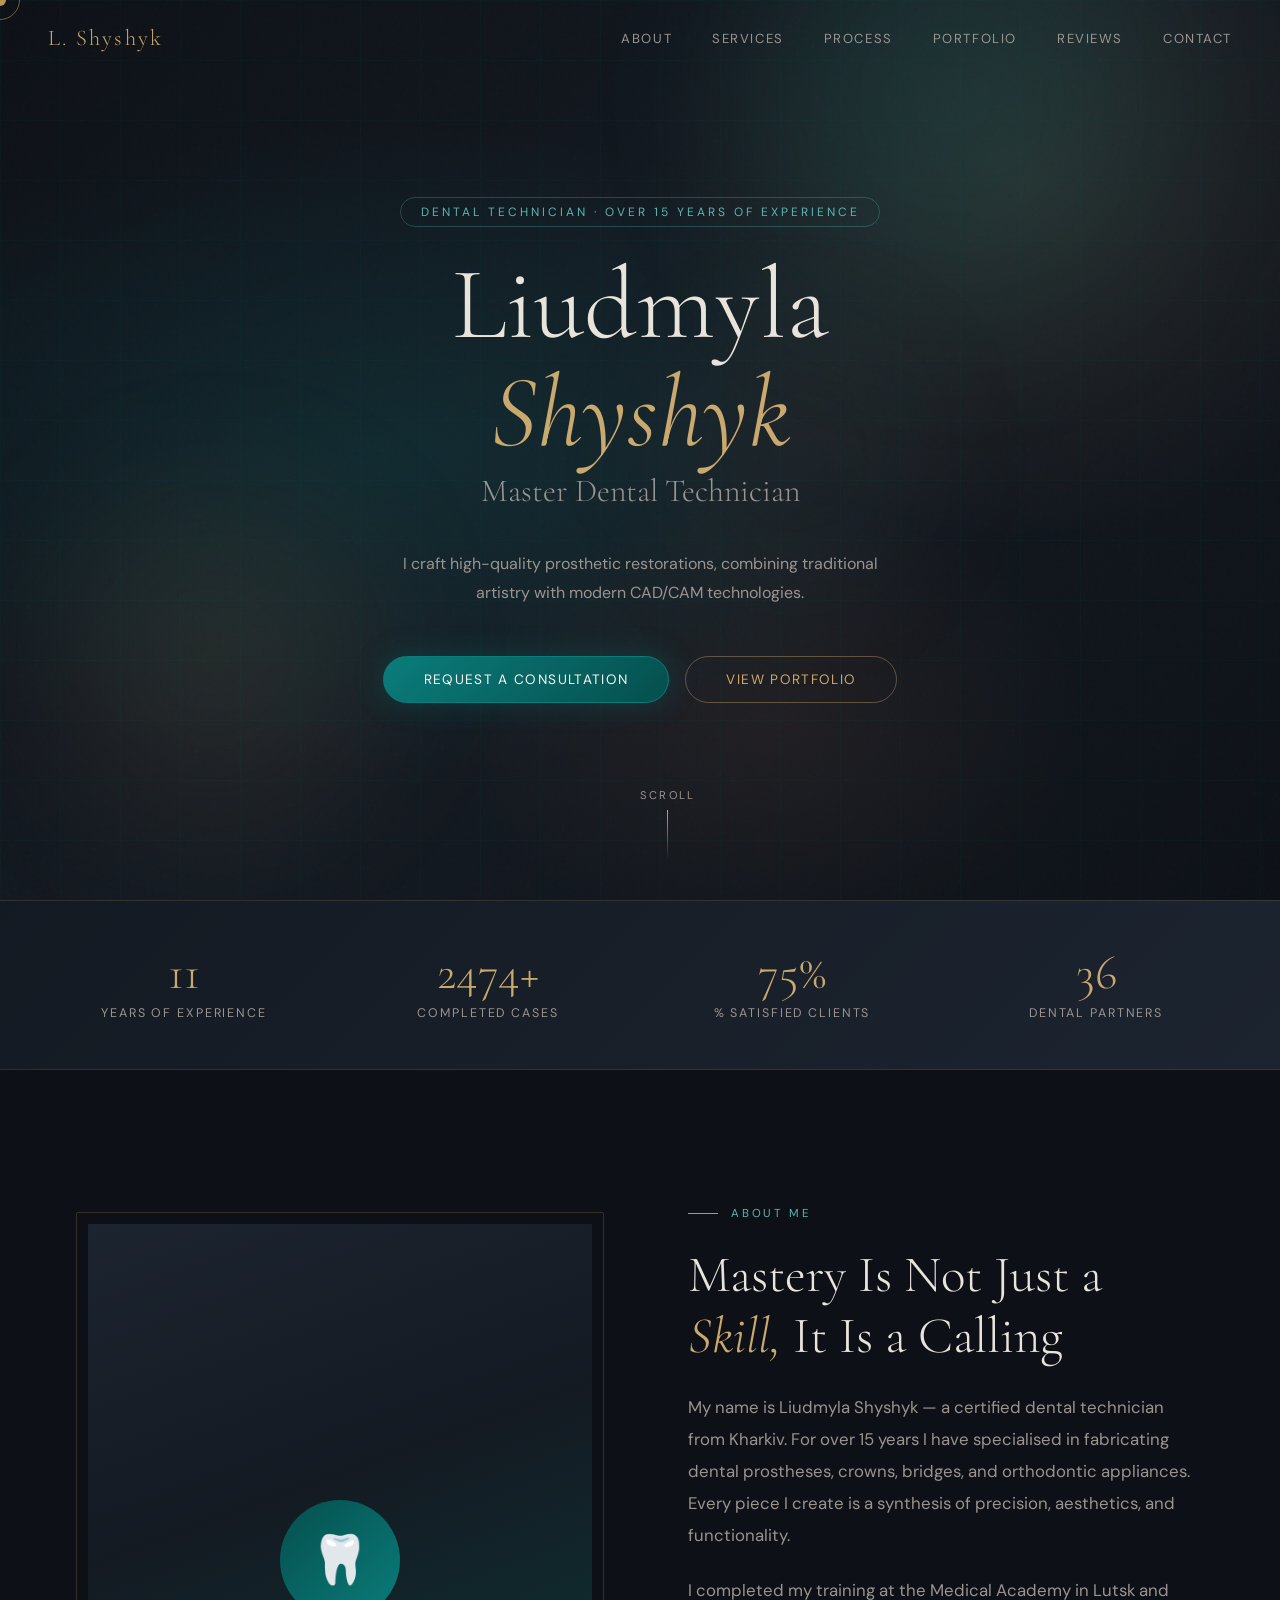
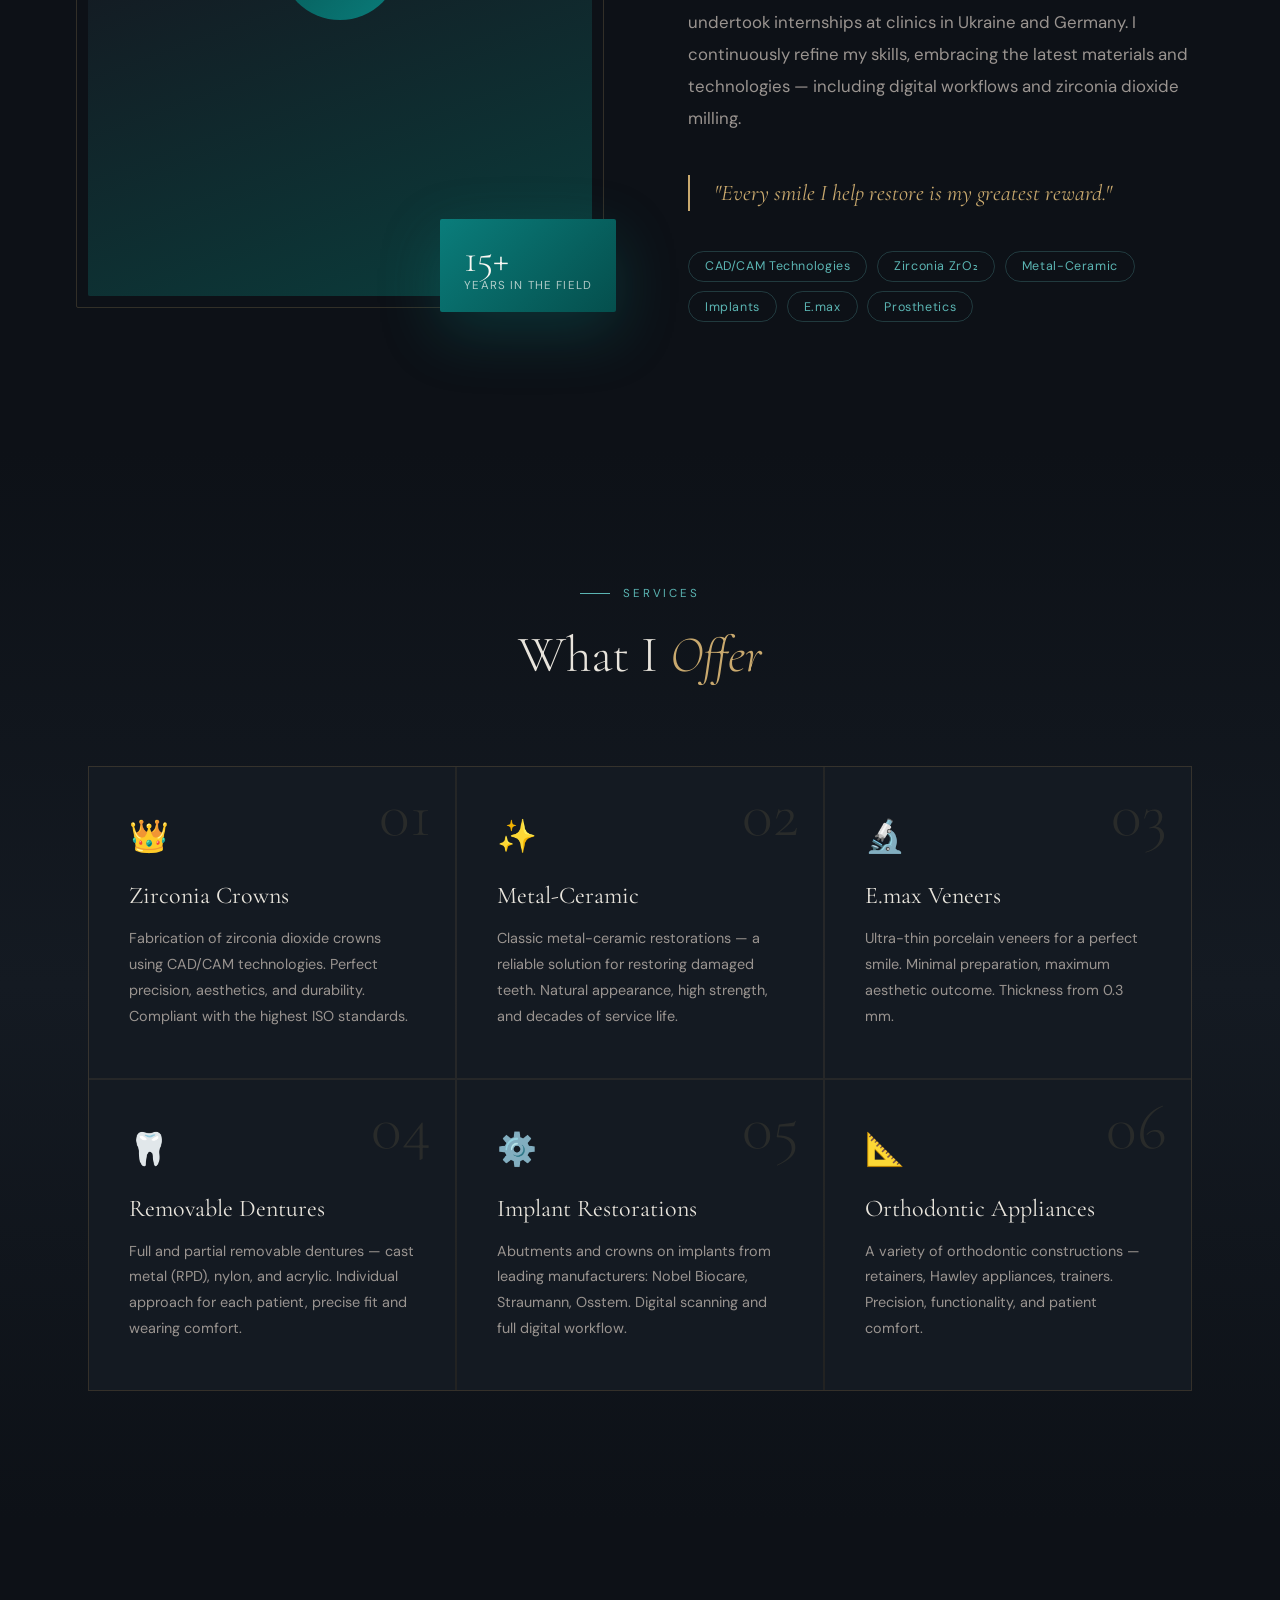
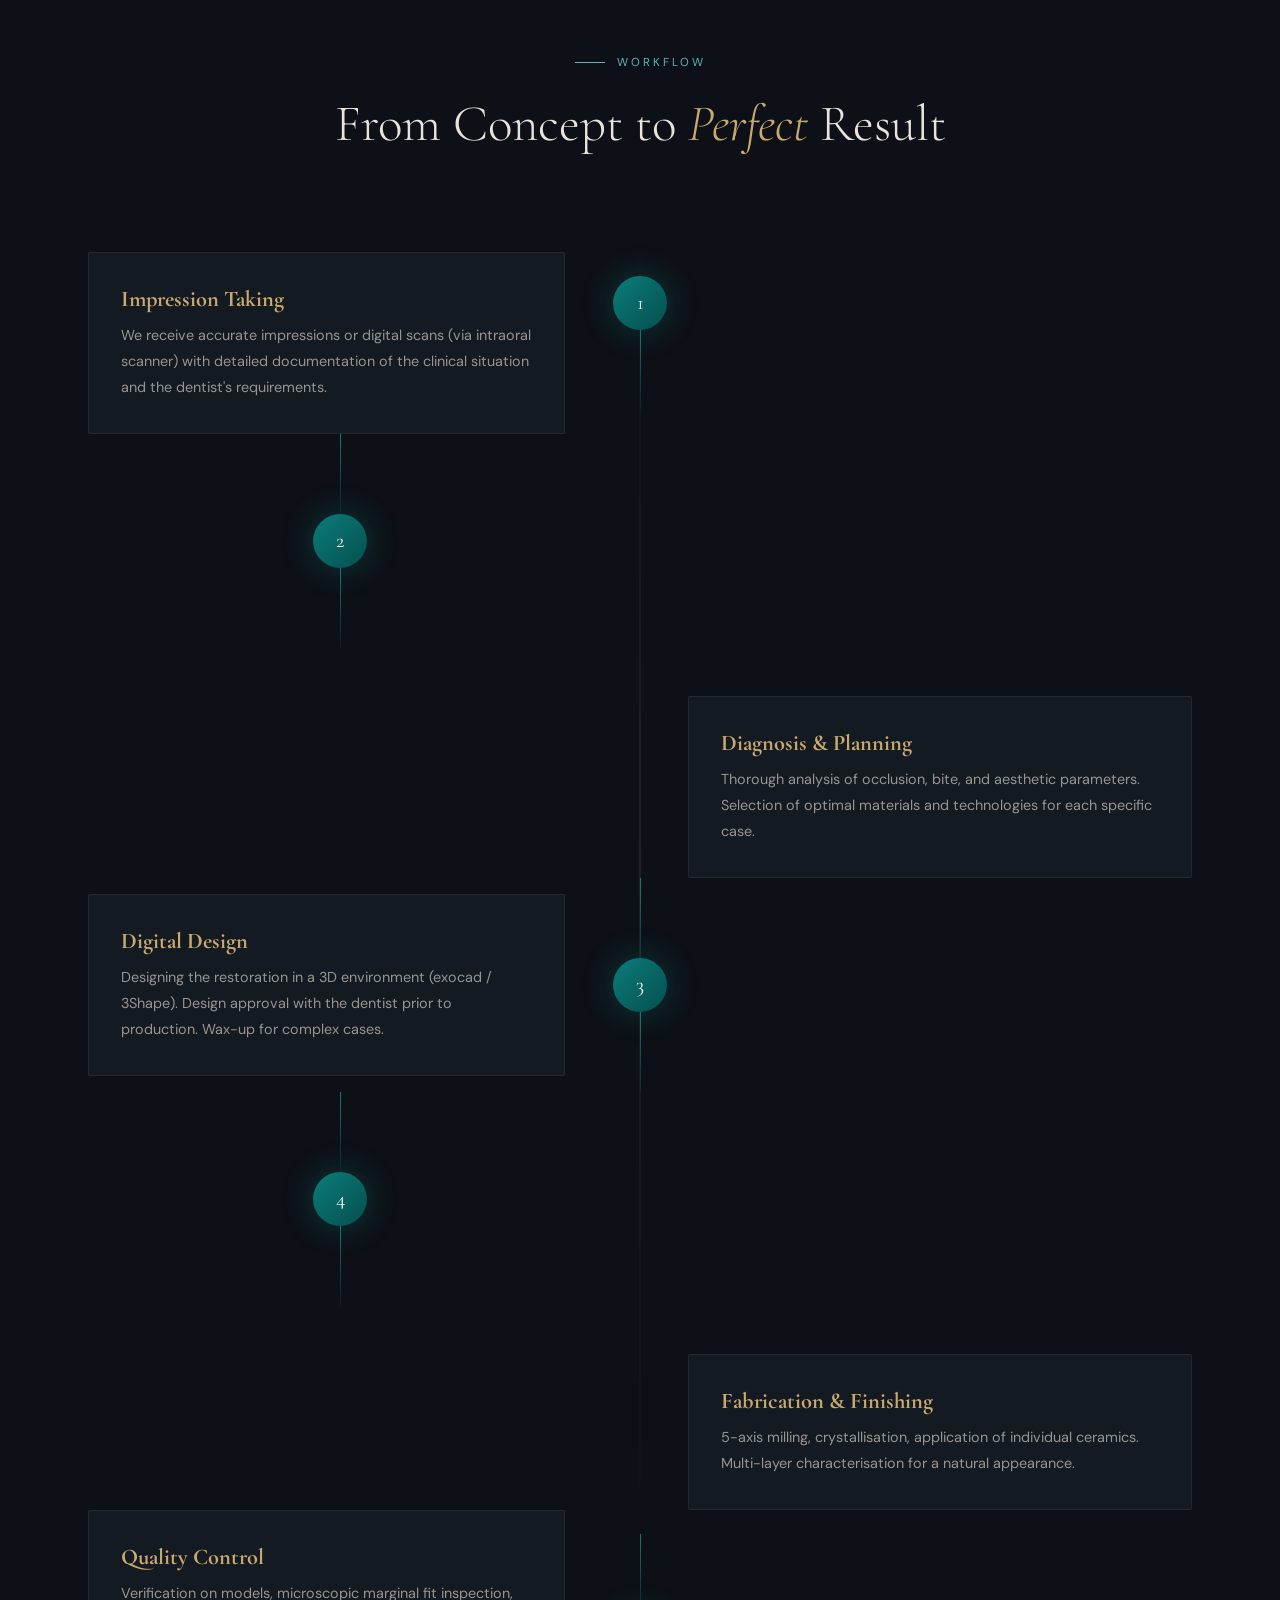
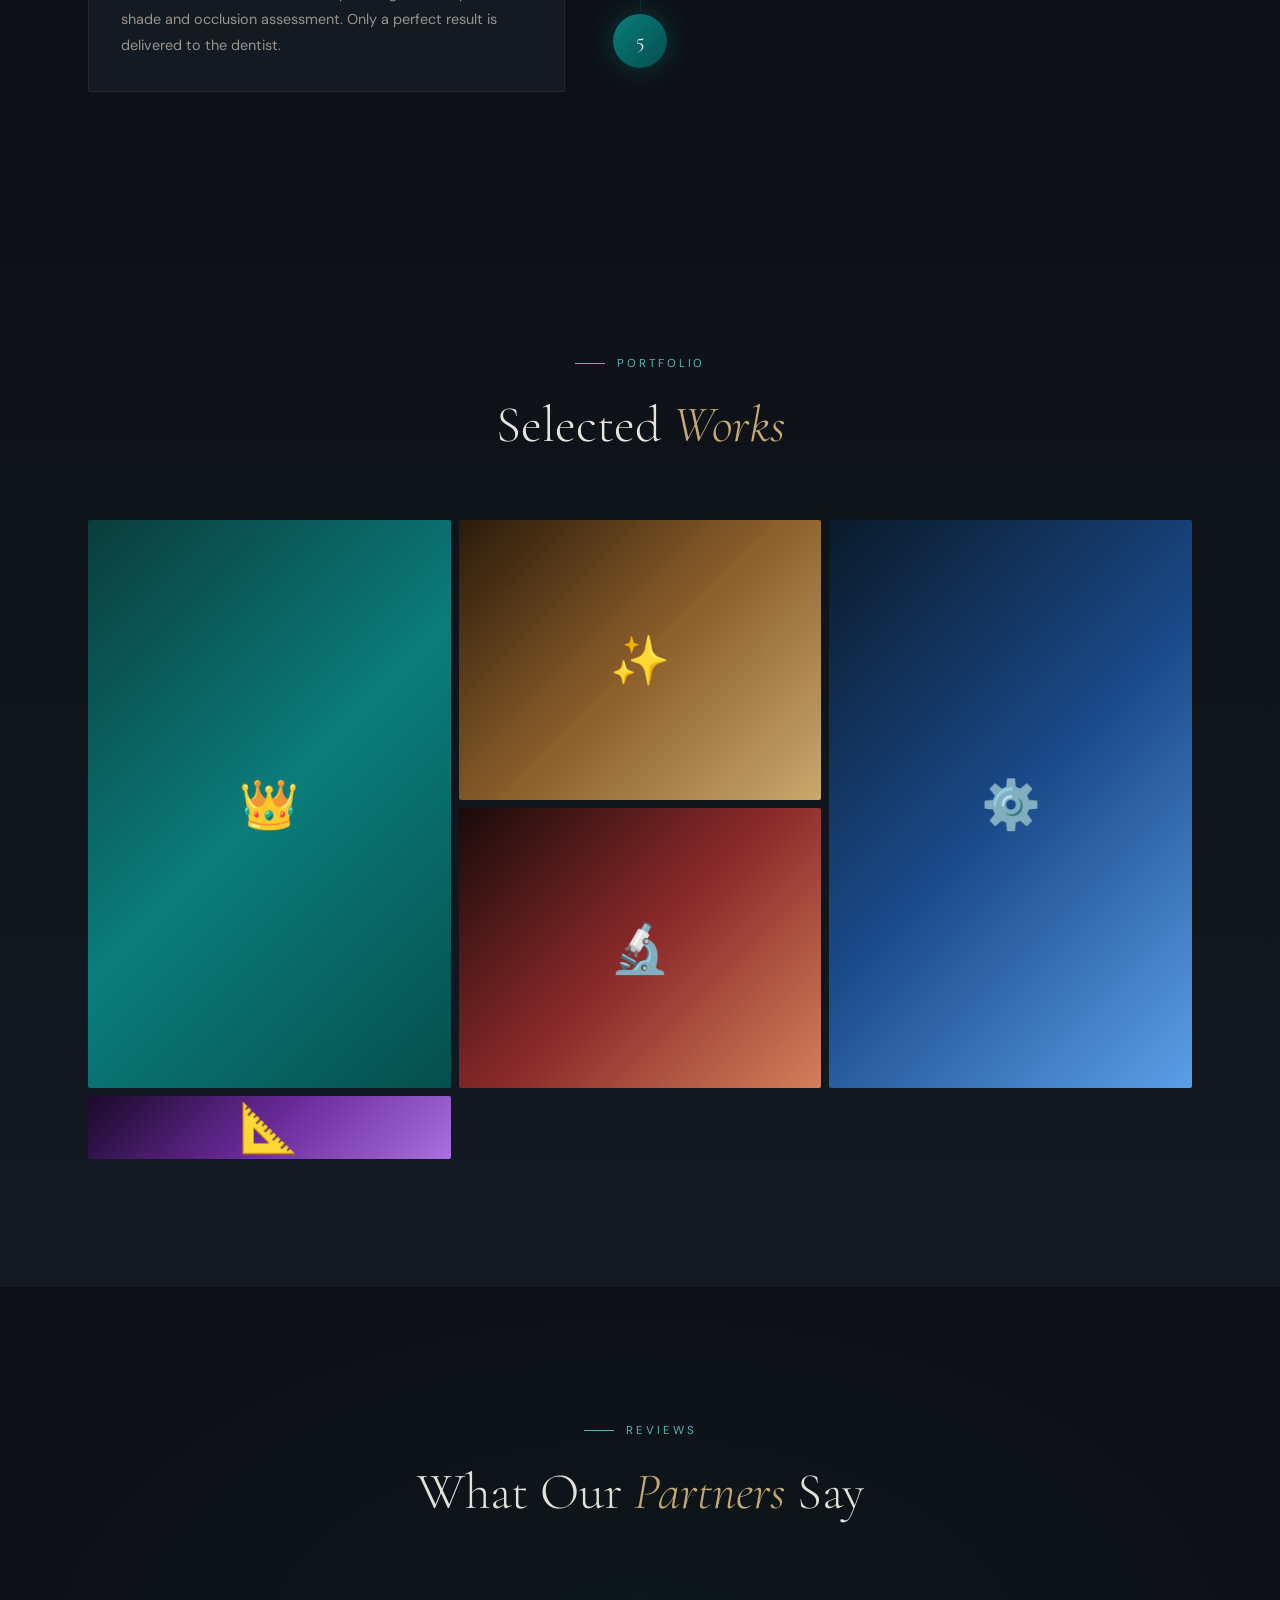
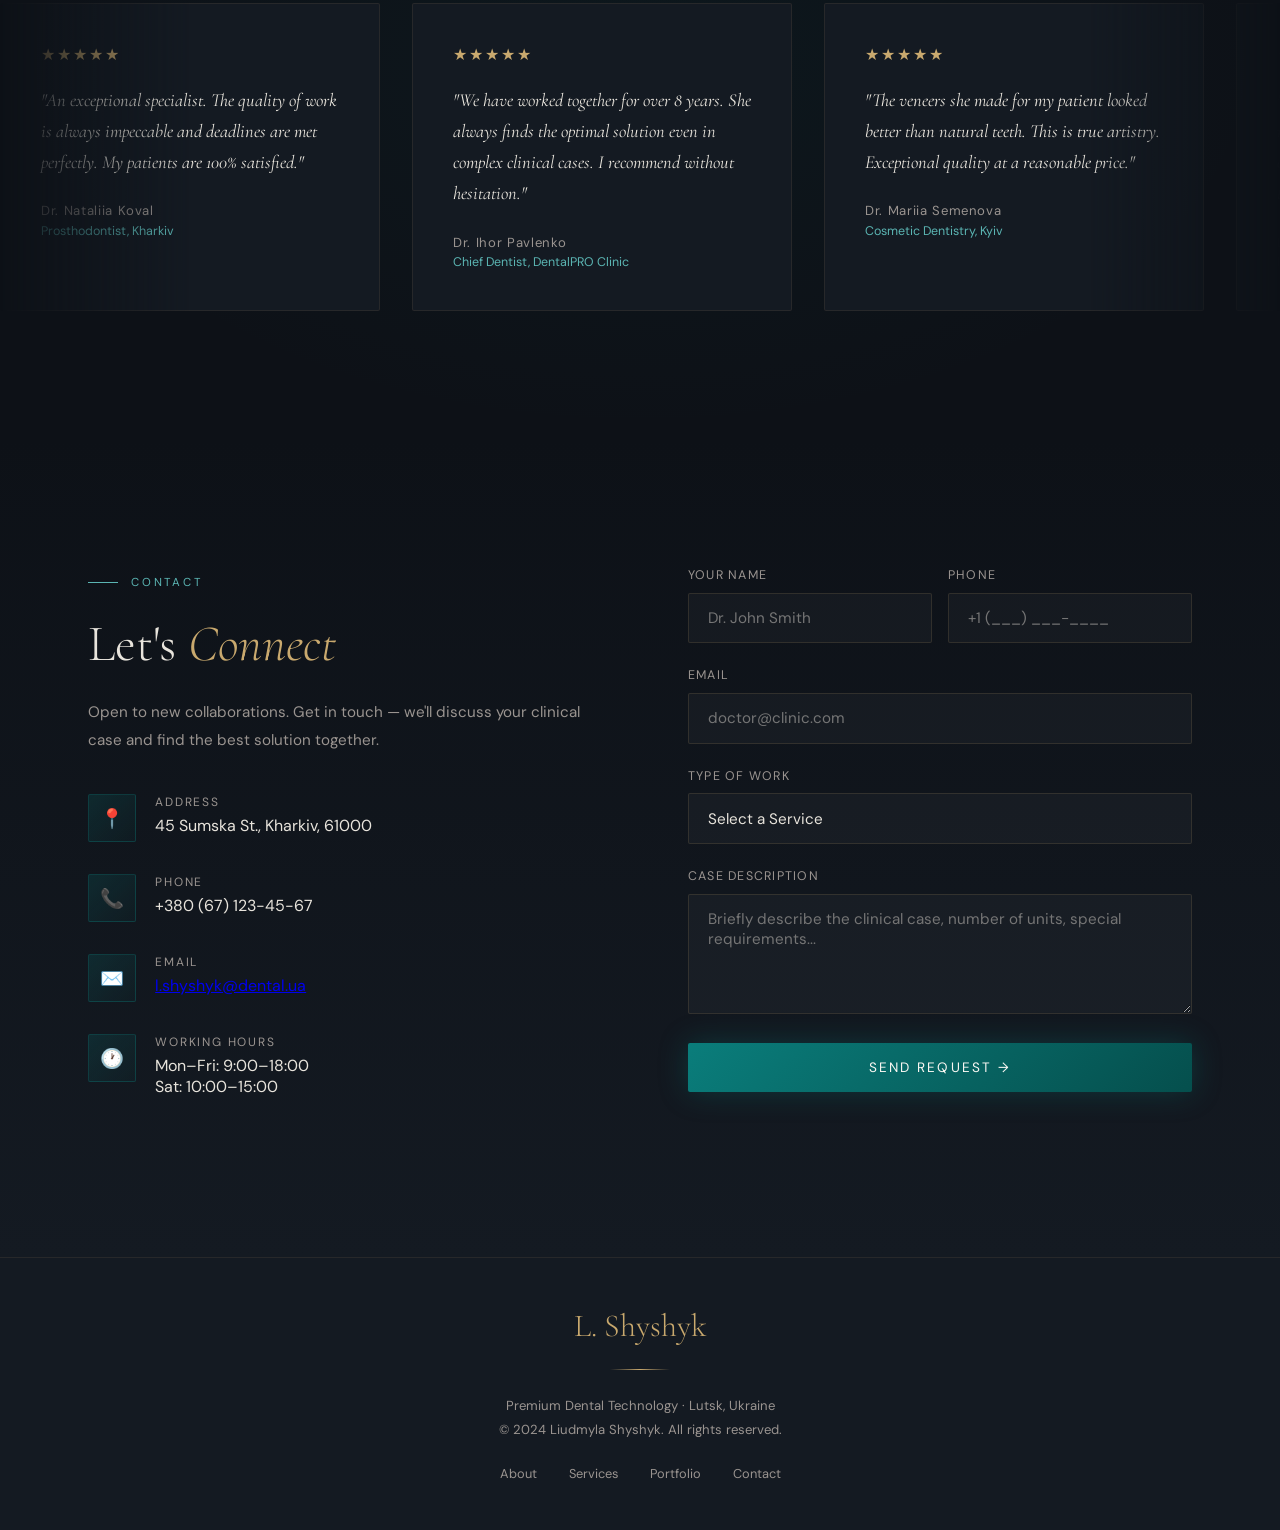
==== commit 0a3834de: "Add files via upload" ====
--- a/TRY.html
+++ b/TRY.html
@@ -1,607 +1,11 @@
 <!DOCTYPE html>
-<html lang="uk">
+<html lang="en">
 <head>
 <meta charset="UTF-8">
 <meta name="viewport" content="width=device-width, initial-scale=1.0">
-<title>Олександр Мельник — Зубний Технік</title>
+<title>Liudmyla Shyshyk — Dental Technician</title>
 <link href="https://fonts.googleapis.com/css2?family=Cormorant+Garamond:ital,wght@0,300;0,400;0,600;1,300&family=DM+Sans:wght@300;400;500&display=swap" rel="stylesheet">
-<style>
-  :root {
-    --gold: #C9A96E;
-    --gold-light: #E8D5B0;
-    --teal: #0A7D7B;
-    --teal-dark: #054F4D;
-    --teal-light: #5BB5B3;
-    --cream: #FAF8F3;
-    --dark: #0D1117;
-    --dark2: #141A22;
-    --dark3: #1C2430;
-    --text: #E8E4DC;
-    --text-muted: #9A9490;
-    --accent: #D4805A;
-  }
-
-  * { margin: 0; padding: 0; box-sizing: border-box; }
-
-  html { scroll-behavior: smooth; }
-
-  body {
-    font-family: 'DM Sans', sans-serif;
-    background: var(--dark);
-    color: var(--text);
-    overflow-x: hidden;
-    cursor: none;
-  }
-
-  /* CUSTOM CURSOR */
-  .cursor {
-    position: fixed; width: 12px; height: 12px;
-    background: var(--gold); border-radius: 50%;
-    pointer-events: none; z-index: 9999;
-    transform: translate(-50%, -50%);
-    transition: transform 0.1s, width 0.3s, height 0.3s, background 0.3s;
-    mix-blend-mode: difference;
-  }
-  .cursor-ring {
-    position: fixed; width: 40px; height: 40px;
-    border: 1px solid rgba(201,169,110,0.5); border-radius: 50%;
-    pointer-events: none; z-index: 9998;
-    transform: translate(-50%, -50%);
-    transition: transform 0.15s ease-out, width 0.3s, height 0.3s;
-  }
-  .cursor.active { width: 20px; height: 20px; background: var(--teal-light); }
-  .cursor-ring.active { width: 60px; height: 60px; opacity: 0.5; }
-
-  /* NOISE OVERLAY */
-  body::before {
-    content: '';
-    position: fixed; inset: 0;
-    background-image: url("data:image/svg+xml,%3Csvg viewBox='0 0 256 256' xmlns='http://www.w3.org/2000/svg'%3E%3Cfilter id='noise'%3E%3CfeTurbulence type='fractalNoise' baseFrequency='0.9' numOctaves='4' stitchTiles='stitch'/%3E%3C/filter%3E%3Crect width='100%25' height='100%25' filter='url(%23noise)' opacity='0.04'/%3E%3C/svg%3E");
-    pointer-events: none; z-index: 1; opacity: 0.5;
-  }
-
-  /* NAV */
-  nav {
-    position: fixed; top: 0; left: 0; right: 0; z-index: 100;
-    padding: 1.5rem 3rem;
-    display: flex; align-items: center; justify-content: space-between;
-    transition: all 0.4s ease;
-  }
-  nav.scrolled {
-    background: rgba(13,17,23,0.92);
-    backdrop-filter: blur(20px);
-    border-bottom: 1px solid rgba(201,169,110,0.15);
-    padding: 1rem 3rem;
-  }
-  .nav-logo {
-    font-family: 'Cormorant Garamond', serif;
-    font-size: 1.4rem; font-weight: 300; letter-spacing: 0.1em;
-    color: var(--gold);
-    text-decoration: none;
-  }
-  .nav-links {
-    display: flex; gap: 2.5rem; list-style: none;
-  }
-  .nav-links a {
-    text-decoration: none; color: var(--text-muted);
-    font-size: 0.82rem; letter-spacing: 0.12em; text-transform: uppercase;
-    transition: color 0.3s; position: relative;
-  }
-  .nav-links a::after {
-    content: ''; position: absolute; bottom: -4px; left: 0; right: 0;
-    height: 1px; background: var(--gold); transform: scaleX(0);
-    transition: transform 0.3s;
-  }
-  .nav-links a:hover { color: var(--gold); }
-  .nav-links a:hover::after { transform: scaleX(1); }
-
-  /* HERO */
-  #hero {
-    min-height: 100vh; position: relative;
-    display: flex; align-items: center; justify-content: center;
-    overflow: hidden;
-  }
-
-  .hero-bg {
-    position: absolute; inset: 0;
-    background: radial-gradient(ellipse 80% 60% at 30% 50%, rgba(10,125,123,0.18) 0%, transparent 60%),
-                radial-gradient(ellipse 60% 80% at 80% 20%, rgba(201,169,110,0.12) 0%, transparent 50%),
-                radial-gradient(ellipse 50% 50% at 60% 80%, rgba(212,128,90,0.08) 0%, transparent 50%),
-                linear-gradient(135deg, #0D1117 0%, #141A22 50%, #0D1117 100%);
-  }
-
-  .hero-grid {
-    position: absolute; inset: 0; opacity: 0.04;
-    background-image:
-      linear-gradient(var(--teal) 1px, transparent 1px),
-      linear-gradient(90deg, var(--teal) 1px, transparent 1px);
-    background-size: 60px 60px;
-  }
-
-  .hero-orb {
-    position: absolute; border-radius: 50%;
-    filter: blur(80px); animation: float 8s ease-in-out infinite;
-  }
-  .orb1 { width: 400px; height: 400px; top: -100px; right: 10%; background: rgba(10,125,123,0.15); }
-  .orb2 { width: 300px; height: 300px; bottom: 10%; left: 5%; background: rgba(201,169,110,0.1); animation-delay: -4s; }
-  .orb3 { width: 200px; height: 200px; top: 40%; right: 30%; background: rgba(212,128,90,0.08); animation-delay: -2s; }
-
-  @keyframes float {
-    0%, 100% { transform: translateY(0px) scale(1); }
-    50% { transform: translateY(-30px) scale(1.05); }
-  }
-
-  .hero-content {
-    position: relative; z-index: 2; max-width: 900px;
-    padding: 0 2rem; text-align: center;
-  }
-  .hero-tag {
-    display: inline-block;
-    font-size: 0.75rem; letter-spacing: 0.25em; text-transform: uppercase;
-    color: var(--teal-light); margin-bottom: 1.5rem;
-    padding: 0.4rem 1.2rem;
-    border: 1px solid rgba(91,181,179,0.3); border-radius: 2rem;
-    opacity: 0; animation: fadeUp 0.8s 0.3s forwards;
-  }
-  .hero-title {
-    font-family: 'Cormorant Garamond', serif;
-    font-size: clamp(3.5rem, 8vw, 7rem);
-    font-weight: 300; line-height: 1.05;
-    margin-bottom: 0.3rem;
-    opacity: 0; animation: fadeUp 0.8s 0.5s forwards;
-  }
-  .hero-title em { font-style: italic; color: var(--gold); }
-  .hero-title-sub {
-    font-family: 'Cormorant Garamond', serif;
-    font-size: clamp(1.2rem, 3vw, 2rem);
-    font-weight: 300; color: var(--text-muted);
-    margin-bottom: 2.5rem;
-    opacity: 0; animation: fadeUp 0.8s 0.7s forwards;
-  }
-  .hero-desc {
-    font-size: 1rem; color: var(--text-muted); max-width: 500px;
-    margin: 0 auto 3rem; line-height: 1.8;
-    opacity: 0; animation: fadeUp 0.8s 0.9s forwards;
-  }
-  .hero-cta {
-    display: flex; gap: 1rem; justify-content: center; flex-wrap: wrap;
-    opacity: 0; animation: fadeUp 0.8s 1.1s forwards;
-  }
-  .btn-primary {
-    padding: 0.9rem 2.5rem;
-    background: linear-gradient(135deg, var(--teal) 0%, var(--teal-dark) 100%);
-    color: var(--cream); text-decoration: none;
-    font-size: 0.85rem; letter-spacing: 0.1em; text-transform: uppercase;
-    border-radius: 3rem; transition: all 0.3s;
-    border: 1px solid var(--teal);
-    box-shadow: 0 0 30px rgba(10,125,123,0.3);
-  }
-  .btn-primary:hover {
-    transform: translateY(-2px);
-    box-shadow: 0 0 50px rgba(10,125,123,0.5);
-  }
-  .btn-outline {
-    padding: 0.9rem 2.5rem;
-    background: transparent; color: var(--gold);
-    text-decoration: none; font-size: 0.85rem;
-    letter-spacing: 0.1em; text-transform: uppercase;
-    border-radius: 3rem; transition: all 0.3s;
-    border: 1px solid rgba(201,169,110,0.4);
-  }
-  .btn-outline:hover {
-    background: rgba(201,169,110,0.1);
-    transform: translateY(-2px);
-    border-color: var(--gold);
-  }
-
-  .hero-scroll {
-    position: absolute; bottom: 2.5rem; left: 50%; transform: translateX(-50%);
-    display: flex; flex-direction: column; align-items: center; gap: 0.5rem;
-    opacity: 0; animation: fadeUp 0.8s 1.5s forwards;
-  }
-  .hero-scroll span { font-size: 0.7rem; letter-spacing: 0.2em; text-transform: uppercase; color: var(--text-muted); }
-  .scroll-line {
-    width: 1px; height: 50px;
-    background: linear-gradient(to bottom, var(--gold), transparent);
-    animation: scrollPulse 2s ease-in-out infinite;
-  }
-  @keyframes scrollPulse {
-    0%, 100% { opacity: 0.4; }
-    50% { opacity: 1; }
-  }
-
-  @keyframes fadeUp {
-    from { opacity: 0; transform: translateY(30px); }
-    to { opacity: 1; transform: translateY(0); }
-  }
-
-  /* STATS BAR */
-  .stats-bar {
-    background: linear-gradient(135deg, var(--dark2) 0%, var(--dark3) 100%);
-    border-top: 1px solid rgba(201,169,110,0.15);
-    border-bottom: 1px solid rgba(201,169,110,0.15);
-    padding: 3rem;
-    display: grid; grid-template-columns: repeat(4, 1fr); gap: 2rem;
-  }
-  .stat-item {
-    text-align: center;
-    opacity: 0; transform: translateY(20px);
-    transition: all 0.6s;
-  }
-  .stat-item.visible { opacity: 1; transform: translateY(0); }
-  .stat-num {
-    font-family: 'Cormorant Garamond', serif;
-    font-size: 3rem; font-weight: 300; color: var(--gold);
-    line-height: 1;
-  }
-  .stat-label {
-    font-size: 0.78rem; letter-spacing: 0.15em; text-transform: uppercase;
-    color: var(--text-muted); margin-top: 0.5rem;
-  }
-  .stat-divider {
-    width: 1px; background: rgba(201,169,110,0.2);
-  }
-
-  /* SECTION BASE */
-  section { position: relative; overflow: hidden; }
-  .container { max-width: 1200px; margin: 0 auto; padding: 0 3rem; }
-
-  .section-label {
-    display: inline-flex; align-items: center; gap: 0.8rem;
-    font-size: 0.72rem; letter-spacing: 0.25em; text-transform: uppercase;
-    color: var(--teal-light); margin-bottom: 1.5rem;
-  }
-  .section-label::before {
-    content: ''; width: 30px; height: 1px; background: var(--teal-light);
-  }
-  .section-title {
-    font-family: 'Cormorant Garamond', serif;
-    font-size: clamp(2.2rem, 4vw, 3.5rem);
-    font-weight: 300; line-height: 1.2;
-    margin-bottom: 1.5rem;
-  }
-  .section-title em { color: var(--gold); font-style: italic; }
-
-  /* ABOUT */
-  #about {
-    padding: 8rem 0;
-    background: var(--dark);
-  }
-  .about-grid {
-    display: grid; grid-template-columns: 1fr 1fr; gap: 6rem; align-items: center;
-  }
-  .about-image-wrap {
-    position: relative; opacity: 0; transform: translateX(-40px);
-    transition: all 0.8s;
-  }
-  .about-image-wrap.visible { opacity: 1; transform: translateX(0); }
-  .about-photo {
-    width: 100%; aspect-ratio: 3/4; object-fit: cover;
-    border-radius: 2px;
-    background: linear-gradient(135deg, var(--dark3) 0%, var(--dark2) 100%);
-    display: flex; align-items: center; justify-content: center;
-    overflow: hidden; position: relative;
-  }
-  .about-photo-placeholder {
-    width: 100%; height: 100%;
-    background: linear-gradient(160deg, #1C2430 0%, #141A22 40%, #0A3D3C 100%);
-    display: flex; align-items: center; justify-content: center;
-    position: relative;
-    min-height: 480px;
-  }
-  .about-photo-icon {
-    width: 120px; height: 120px;
-    border-radius: 50%;
-    background: linear-gradient(135deg, var(--teal-dark), var(--teal));
-    display: flex; align-items: center; justify-content: center;
-    font-size: 3rem;
-  }
-  .about-frame {
-    position: absolute; inset: -12px; border: 1px solid rgba(201,169,110,0.2);
-    border-radius: 2px; pointer-events: none;
-  }
-  .about-badge {
-    position: absolute; bottom: -1rem; right: -1.5rem;
-    background: linear-gradient(135deg, var(--teal) 0%, var(--teal-dark) 100%);
-    padding: 1.2rem 1.5rem; border-radius: 2px;
-    box-shadow: 0 20px 60px rgba(10,125,123,0.3);
-  }
-  .about-badge-num {
-    font-family: 'Cormorant Garamond', serif;
-    font-size: 2.5rem; font-weight: 300; color: var(--cream);
-    line-height: 1;
-  }
-  .about-badge-text {
-    font-size: 0.72rem; color: rgba(250,248,243,0.7);
-    text-transform: uppercase; letter-spacing: 0.1em;
-  }
-  .about-content {
-    opacity: 0; transform: translateX(40px);
-    transition: all 0.8s 0.2s;
-  }
-  .about-content.visible { opacity: 1; transform: translateX(0); }
-  .about-text { font-size: 1.05rem; line-height: 1.9; color: var(--text-muted); margin-bottom: 1.5rem; }
-  .about-quote {
-    font-family: 'Cormorant Garamond', serif;
-    font-size: 1.4rem; font-style: italic; color: var(--gold);
-    border-left: 2px solid var(--gold); padding-left: 1.5rem;
-    margin: 2.5rem 0; line-height: 1.6;
-  }
-  .about-tags { display: flex; flex-wrap: wrap; gap: 0.6rem; margin-top: 2rem; }
-  .tag {
-    padding: 0.4rem 1rem;
-    border: 1px solid rgba(91,181,179,0.25);
-    border-radius: 2rem; font-size: 0.78rem; color: var(--teal-light);
-    letter-spacing: 0.05em;
-  }
-
-  /* SERVICES */
-  #services {
-    padding: 8rem 0;
-    background: linear-gradient(180deg, var(--dark) 0%, var(--dark2) 50%, var(--dark) 100%);
-  }
-  .services-header { text-align: center; margin-bottom: 5rem; }
-  .services-grid {
-    display: grid; grid-template-columns: repeat(3, 1fr); gap: 1.5px;
-    background: rgba(201,169,110,0.1);
-    border: 1px solid rgba(201,169,110,0.1);
-  }
-  .service-card {
-    background: var(--dark2); padding: 3rem 2.5rem;
-    position: relative; overflow: hidden;
-    opacity: 0; transform: translateY(30px);
-    transition: all 0.6s; cursor: default;
-  }
-  .service-card.visible { opacity: 1; transform: translateY(0); }
-  .service-card::before {
-    content: ''; position: absolute; inset: 0;
-    background: linear-gradient(135deg, rgba(10,125,123,0.08) 0%, transparent 100%);
-    opacity: 0; transition: opacity 0.4s;
-  }
-  .service-card:hover::before { opacity: 1; }
-  .service-card::after {
-    content: ''; position: absolute; bottom: 0; left: 0; right: 0;
-    height: 2px; background: linear-gradient(90deg, var(--teal), var(--gold));
-    transform: scaleX(0); transition: transform 0.4s;
-    transform-origin: left;
-  }
-  .service-card:hover::after { transform: scaleX(1); }
-  .service-num {
-    font-family: 'Cormorant Garamond', serif;
-    font-size: 4rem; font-weight: 300; color: rgba(201,169,110,0.12);
-    position: absolute; top: 1rem; right: 1.5rem;
-    line-height: 1; pointer-events: none;
-  }
-  .service-icon { font-size: 2rem; margin-bottom: 1.5rem; }
-  .service-title {
-    font-family: 'Cormorant Garamond', serif;
-    font-size: 1.5rem; font-weight: 400; color: var(--text);
-    margin-bottom: 1rem;
-  }
-  .service-desc { font-size: 0.9rem; line-height: 1.8; color: var(--text-muted); }
-
-  /* PROCESS */
-  #process {
-    padding: 8rem 0;
-    background: var(--dark);
-    position: relative;
-  }
-  .process-line {
-    position: absolute; top: 50%; left: 50%; transform: translate(-50%, -50%);
-    width: 1px; height: 70%; background: linear-gradient(to bottom, transparent, rgba(201,169,110,0.2), transparent);
-  }
-  .process-header { text-align: center; margin-bottom: 6rem; }
-  .process-steps { display: flex; flex-direction: column; gap: 0; }
-  .process-step {
-    display: grid; grid-template-columns: 1fr auto 1fr; gap: 3rem;
-    align-items: center; position: relative;
-    opacity: 0; transition: all 0.7s;
-  }
-  .process-step.visible { opacity: 1; }
-  .process-step:nth-child(odd) .step-content { grid-column: 1; }
-  .process-step:nth-child(odd) .step-empty { grid-column: 3; }
-  .process-step:nth-child(even) .step-content { grid-column: 3; order: 3; }
-  .process-step:nth-child(even) .step-empty { grid-column: 1; order: 1; }
-  .step-center { display: flex; flex-direction: column; align-items: center; gap: 0; }
-  .step-dot {
-    width: 54px; height: 54px; border-radius: 50%;
-    background: linear-gradient(135deg, var(--teal) 0%, var(--teal-dark) 100%);
-    display: flex; align-items: center; justify-content: center;
-    font-family: 'Cormorant Garamond', serif; font-size: 1.3rem; color: var(--cream);
-    position: relative; z-index: 1;
-    box-shadow: 0 0 30px rgba(10,125,123,0.4);
-    flex-shrink: 0;
-  }
-  .step-connector {
-    width: 1px; height: 80px;
-    background: linear-gradient(to bottom, var(--teal), rgba(10,125,123,0.1));
-  }
-  .step-content {
-    padding: 2rem;
-    background: var(--dark2); border: 1px solid rgba(201,169,110,0.1);
-    border-radius: 2px;
-  }
-  .step-title {
-    font-family: 'Cormorant Garamond', serif;
-    font-size: 1.4rem; color: var(--gold); margin-bottom: 0.7rem;
-  }
-  .step-desc { font-size: 0.9rem; line-height: 1.8; color: var(--text-muted); }
-
-  /* GALLERY */
-  #gallery {
-    padding: 8rem 0;
-    background: linear-gradient(180deg, var(--dark) 0%, var(--dark2) 100%);
-  }
-  .gallery-header { text-align: center; margin-bottom: 4rem; }
-  .gallery-grid {
-    display: grid;
-    grid-template-columns: repeat(3, 1fr);
-    grid-template-rows: repeat(2, 280px);
-    gap: 8px;
-  }
-  .gallery-item {
-    position: relative; overflow: hidden; border-radius: 2px;
-    opacity: 0; transform: scale(0.97);
-    transition: all 0.6s;
-  }
-  .gallery-item.visible { opacity: 1; transform: scale(1); }
-  .gallery-item:nth-child(1) { grid-column: 1 / 2; grid-row: 1 / 3; }
-  .gallery-item:nth-child(4) { grid-column: 3 / 4; grid-row: 1 / 3; }
-  .gallery-inner {
-    width: 100%; height: 100%; display: flex; align-items: center; justify-content: center;
-    position: relative; overflow: hidden;
-  }
-  .gallery-bg {
-    position: absolute; inset: 0;
-    background: linear-gradient(135deg, #1C2430, #0A3D3C);
-    transition: transform 0.5s;
-  }
-  .gallery-item:hover .gallery-bg { transform: scale(1.05); }
-  .gallery-icon { font-size: 3rem; position: relative; z-index: 1; }
-  .gallery-overlay {
-    position: absolute; inset: 0; z-index: 2;
-    background: linear-gradient(to top, rgba(13,17,23,0.9) 0%, transparent 60%);
-    opacity: 0; transition: opacity 0.4s;
-    display: flex; align-items: flex-end; padding: 1.5rem;
-  }
-  .gallery-item:hover .gallery-overlay { opacity: 1; }
-  .gallery-label {
-    font-family: 'Cormorant Garamond', serif;
-    font-size: 1.2rem; color: var(--cream);
-  }
-
-  /* TESTIMONIALS */
-  #testimonials {
-    padding: 8rem 0;
-    background: var(--dark);
-    position: relative; overflow: hidden;
-  }
-  .testimonials-bg {
-    position: absolute; inset: 0;
-    background: radial-gradient(ellipse 70% 70% at 50% 50%, rgba(10,125,123,0.06) 0%, transparent 70%);
-  }
-  .testimonials-header { text-align: center; margin-bottom: 5rem; }
-  .testimonials-track {
-    display: flex; gap: 2rem; overflow: hidden;
-    mask: linear-gradient(90deg, transparent, white 15%, white 85%, transparent);
-  }
-  .testimonials-inner {
-    display: flex; gap: 2rem; animation: scrollLeft 30s linear infinite;
-    flex-shrink: 0;
-  }
-  @keyframes scrollLeft {
-    from { transform: translateX(0); }
-    to { transform: translateX(-50%); }
-  }
-  .testimonials-track:hover .testimonials-inner { animation-play-state: paused; }
-  .review-card {
-    flex-shrink: 0; width: 380px;
-    background: var(--dark2); border: 1px solid rgba(201,169,110,0.1);
-    padding: 2.5rem; border-radius: 2px;
-    position: relative;
-  }
-  .review-stars { color: var(--gold); font-size: 1rem; letter-spacing: 2px; margin-bottom: 1.2rem; }
-  .review-text {
-    font-family: 'Cormorant Garamond', serif;
-    font-size: 1.15rem; line-height: 1.7; color: var(--text); margin-bottom: 1.5rem;
-    font-style: italic;
-  }
-  .review-author { font-size: 0.82rem; color: var(--text-muted); letter-spacing: 0.05em; }
-  .review-role { color: var(--teal-light); font-size: 0.78rem; margin-top: 0.2rem; }
-
-  /* CONTACT */
-  #contact {
-    padding: 8rem 0;
-    background: linear-gradient(180deg, var(--dark) 0%, var(--dark2) 100%);
-    position: relative;
-  }
-  .contact-grid { display: grid; grid-template-columns: 1fr 1fr; gap: 6rem; align-items: start; }
-  .contact-info { opacity: 0; transform: translateX(-30px); transition: all 0.8s; }
-  .contact-info.visible { opacity: 1; transform: translateX(0); }
-  .contact-item {
-    display: flex; gap: 1.2rem; margin-bottom: 2rem; align-items: flex-start;
-  }
-  .contact-icon-wrap {
-    width: 48px; height: 48px; flex-shrink: 0;
-    background: linear-gradient(135deg, rgba(10,125,123,0.2) 0%, rgba(10,125,123,0.05) 100%);
-    border: 1px solid rgba(10,125,123,0.3); border-radius: 2px;
-    display: flex; align-items: center; justify-content: center; font-size: 1.2rem;
-  }
-  .contact-detail-label { font-size: 0.75rem; text-transform: uppercase; letter-spacing: 0.15em; color: var(--text-muted); margin-bottom: 0.3rem; }
-  .contact-detail-val { font-size: 1rem; color: var(--text); }
-  .contact-form { opacity: 0; transform: translateX(30px); transition: all 0.8s 0.2s; }
-  .contact-form.visible { opacity: 1; transform: translateX(0); }
-  .form-group { margin-bottom: 1.5rem; }
-  .form-group label { display: block; font-size: 0.78rem; letter-spacing: 0.1em; text-transform: uppercase; color: var(--text-muted); margin-bottom: 0.6rem; }
-  .form-group input, .form-group textarea, .form-group select {
-    width: 100%; padding: 0.9rem 1.2rem;
-    background: rgba(255,255,255,0.03); border: 1px solid rgba(201,169,110,0.15);
-    color: var(--text); border-radius: 2px; font-family: 'DM Sans', sans-serif;
-    font-size: 0.95rem; transition: border-color 0.3s; outline: none;
-    -webkit-appearance: none;
-  }
-  .form-group input:focus, .form-group textarea:focus, .form-group select:focus {
-    border-color: rgba(91,181,179,0.5);
-    background: rgba(10,125,123,0.05);
-  }
-  .form-group textarea { resize: vertical; min-height: 120px; }
-  .form-group select { cursor: pointer; }
-  .form-group select option { background: var(--dark2); }
-  .form-row { display: grid; grid-template-columns: 1fr 1fr; gap: 1rem; }
-  .btn-submit {
-    width: 100%; padding: 1rem;
-    background: linear-gradient(135deg, var(--teal) 0%, var(--teal-dark) 100%);
-    color: var(--cream); border: none; border-radius: 2px;
-    font-family: 'DM Sans', sans-serif; font-size: 0.85rem;
-    letter-spacing: 0.15em; text-transform: uppercase; cursor: pointer;
-    transition: all 0.3s; box-shadow: 0 0 30px rgba(10,125,123,0.3);
-  }
-  .btn-submit:hover {
-    box-shadow: 0 0 50px rgba(10,125,123,0.5);
-    transform: translateY(-2px);
-  }
-
-  /* FOOTER */
-  footer {
-    background: var(--dark2);
-    border-top: 1px solid rgba(201,169,110,0.1);
-    padding: 3rem; text-align: center;
-  }
-  .footer-logo {
-    font-family: 'Cormorant Garamond', serif;
-    font-size: 2rem; font-weight: 300; color: var(--gold); margin-bottom: 1rem;
-  }
-  .footer-text { font-size: 0.82rem; color: var(--text-muted); line-height: 1.8; }
-  .footer-links { display: flex; gap: 2rem; justify-content: center; margin-top: 1.5rem; }
-  .footer-links a { color: var(--text-muted); text-decoration: none; font-size: 0.8rem; transition: color 0.3s; }
-  .footer-links a:hover { color: var(--gold); }
-  .footer-line {
-    width: 60px; height: 1px; background: linear-gradient(90deg, transparent, var(--gold), transparent);
-    margin: 1.5rem auto;
-  }
-
-  /* MOBILE */
-  @media (max-width: 768px) {
-    nav { padding: 1rem 1.5rem; }
-    nav.scrolled { padding: 0.8rem 1.5rem; }
-    .nav-links { display: none; }
-    .container { padding: 0 1.5rem; }
-    .stats-bar { grid-template-columns: 1fr 1fr; gap: 1.5rem; padding: 2rem 1.5rem; }
-    .stat-divider { display: none; }
-    .about-grid, .contact-grid { grid-template-columns: 1fr; gap: 3rem; }
-    .services-grid { grid-template-columns: 1fr; }
-    .gallery-grid { grid-template-columns: 1fr 1fr; grid-template-rows: repeat(3, 200px); }
-    .gallery-item:nth-child(1), .gallery-item:nth-child(4) { grid-column: auto; grid-row: auto; }
-    .process-step { grid-template-columns: 1fr; }
-    .process-step:nth-child(odd) .step-content,
-    .process-step:nth-child(even) .step-content { grid-column: 1; order: 2; }
-    .step-center { display: none; }
-    .step-empty { display: none; }
-    .form-row { grid-template-columns: 1fr; }
-    body { cursor: auto; }
-    .cursor, .cursor-ring { display: none; }
-  }
-</style>
+<link rel="stylesheet" href="try.css">
 </head>
 <body>
 
@@ -610,14 +14,14 @@
 
 <!-- NAV -->
 <nav id="navbar">
-  <a href="#hero" class="nav-logo">А. Мельник</a>
+  <a href="#hero" class="nav-logo">L. Shyshyk</a>
   <ul class="nav-links">
-    <li><a href="#about">Про мене</a></li>
-    <li><a href="#services">Послуги</a></li>
-    <li><a href="#process">Процес</a></li>
-    <li><a href="#gallery">Роботи</a></li>
-    <li><a href="#testimonials">Відгуки</a></li>
-    <li><a href="#contact">Контакти</a></li>
+    <li><a href="#about">About</a></li>
+    <li><a href="#services">Services</a></li>
+    <li><a href="#process">Process</a></li>
+    <li><a href="#gallery">Portfolio</a></li>
+    <li><a href="#testimonials">Reviews</a></li>
+    <li><a href="#contact">Contact</a></li>
   </ul>
 </nav>
 
@@ -629,17 +33,17 @@
   <div class="hero-orb orb2"></div>
   <div class="hero-orb orb3"></div>
   <div class="hero-content">
-    <div class="hero-tag">Зубний Технік · Понад 15 Років Досвіду</div>
-    <h1 class="hero-title">Олександр<br><em>Мельник</em></h1>
-    <p class="hero-title-sub">Майстер зубної техніки</p>
-    <p class="hero-desc">Створюю ортопедичні конструкції найвищої якості, поєднуючи традиційне мистецтво та сучасні CAD/CAM технології.</p>
+    <div class="hero-tag">Dental Technician · Over 15 Years of Experience</div>
+    <h1 class="hero-title">Liudmyla <br><em>Shyshyk</em></h1>
+    <p class="hero-title-sub">Master Dental Technician</p>
+    <p class="hero-desc">I craft high-quality prosthetic restorations, combining traditional artistry with modern CAD/CAM technologies.</p>
     <div class="hero-cta">
-      <a href="#contact" class="btn-primary">Замовити консультацію</a>
-      <a href="#gallery" class="btn-outline">Переглянути роботи</a>
+      <a href="#contact" class="btn-primary">Request a Consultation</a>
+      <a href="#gallery" class="btn-outline">View Portfolio</a>
     </div>
   </div>
   <div class="hero-scroll">
-    <span>Гортайте</span>
+    <span>Scroll</span>
     <div class="scroll-line"></div>
   </div>
 </section>
@@ -648,19 +52,19 @@
 <div class="stats-bar" id="stats">
   <div class="stat-item" style="transition-delay:0s">
     <div class="stat-num" data-target="15">0</div>
-    <div class="stat-label">Років досвіду</div>
+    <div class="stat-label">Years of Experience</div>
   </div>
   <div class="stat-item" style="transition-delay:0.1s">
     <div class="stat-num" data-target="3200">0</div>
-    <div class="stat-label">Виконаних робіт</div>
+    <div class="stat-label">Completed Cases</div>
   </div>
   <div class="stat-item" style="transition-delay:0.2s">
     <div class="stat-num" data-target="98">0</div>
-    <div class="stat-label">% задоволених клієнтів</div>
+    <div class="stat-label">% Satisfied Clients</div>
   </div>
   <div class="stat-item" style="transition-delay:0.3s">
     <div class="stat-num" data-target="47">0</div>
-    <div class="stat-label">Партнерів-стоматологів</div>
+    <div class="stat-label">Dental Partners</div>
   </div>
 </div>
 
@@ -677,28 +81,28 @@
         <div class="about-frame"></div>
         <div class="about-badge">
           <div class="about-badge-num">15+</div>
-          <div class="about-badge-text">Років у професії</div>
+          <div class="about-badge-text">Years in the Field</div>
         </div>
       </div>
       <div class="about-content">
-        <div class="section-label">Про мене</div>
-        <h2 class="section-title">Майстерність — це не лише <em>навик,</em> але й покликання</h2>
+        <div class="section-label">About Me</div>
+        <h2 class="section-title">Mastery Is Not Just a <em>Skill,</em> It Is a Calling</h2>
         <p class="about-text">
-          Мене звуть Олександр Мельник — сертифікований зубний технік із Харкова. Понад 15 років я спеціалізуюсь на виготовленні зубних протезів, коронок, мостів та ортодонтичних апаратів. Кожна моя робота — це синтез точності, естетики та функціональності.
+          My name is Liudmyla Shyshyk — a certified dental technician from Kharkiv. For over 15 years I have specialised in fabricating dental prostheses, crowns, bridges, and orthodontic appliances. Every piece I create is a synthesis of precision, aesthetics, and functionality.
         </p>
         <p class="about-text">
-          Пройшов підготовку в Харківській медичній академії, стажувався у клініках Польщі та Німеччини. Постійно вдосконалюю свої навички, впроваджуючи найновіші матеріали та технології — зокрема цифровий робочий потік та фрезерування діоксиду цирконію.
+          I completed my training at the Medical Academy in Lutsk and undertook internships at clinics in Ukraine and Germany. I continuously refine my skills, embracing the latest materials and technologies — including digital workflows and zirconia dioxide milling.
         </p>
         <blockquote class="about-quote">
-          «Кожна посмішка, яку я допомагаю відновити — це моя найкраща нагорода»
+          "Every smile I help restore is my greatest reward."
         </blockquote>
         <div class="about-tags">
-          <span class="tag">CAD/CAM технології</span>
-          <span class="tag">Цирконій ZrO₂</span>
-          <span class="tag">Металокераміка</span>
-          <span class="tag">Імпланти</span>
+          <span class="tag">CAD/CAM Technologies</span>
+          <span class="tag">Zirconia ZrO₂</span>
+          <span class="tag">Metal-Ceramic</span>
+          <span class="tag">Implants</span>
           <span class="tag">E.max</span>
-          <span class="tag">Протезування</span>
+          <span class="tag">Prosthetics</span>
         </div>
       </div>
     </div>
@@ -709,45 +113,45 @@
 <section id="services">
   <div class="container">
     <div class="services-header">
-      <div class="section-label" style="justify-content:center">Послуги</div>
-      <h2 class="section-title">Що я <em>пропоную</em></h2>
+      <div class="section-label" style="justify-content:center">Services</div>
+      <h2 class="section-title">What I <em>Offer</em></h2>
     </div>
     <div class="services-grid">
       <div class="service-card">
         <div class="service-num">01</div>
         <div class="service-icon">👑</div>
-        <h3 class="service-title">Цирконієві коронки</h3>
-        <p class="service-desc">Виготовлення коронок із діоксиду цирконію з використанням CAD/CAM технологій. Ідеальна точність, естетика та довговічність. Відповідають найвищим стандартам ISO.</p>
+        <h3 class="service-title">Zirconia Crowns</h3>
+        <p class="service-desc">Fabrication of zirconia dioxide crowns using CAD/CAM technologies. Perfect precision, aesthetics, and durability. Compliant with the highest ISO standards.</p>
       </div>
       <div class="service-card">
         <div class="service-num">02</div>
         <div class="service-icon">✨</div>
-        <h3 class="service-title">Металокераміка</h3>
-        <p class="service-desc">Класичні металокерамічні конструкції — надійне рішення для відновлення пошкоджених зубів. Природній вигляд, висока міцність та десятиліття служби.</p>
+        <h3 class="service-title">Metal-Ceramic</h3>
+        <p class="service-desc">Classic metal-ceramic restorations — a reliable solution for restoring damaged teeth. Natural appearance, high strength, and decades of service life.</p>
       </div>
       <div class="service-card">
         <div class="service-num">03</div>
         <div class="service-icon">🔬</div>
-        <h3 class="service-title">Вініри E.max</h3>
-        <p class="service-desc">Ультратонкі порцелянові вініри для ідеальної посмішки. Мінімальне препарування, максимальний естетичний результат. Товщина від 0.3 мм.</p>
+        <h3 class="service-title">E.max Veneers</h3>
+        <p class="service-desc">Ultra-thin porcelain veneers for a perfect smile. Minimal preparation, maximum aesthetic outcome. Thickness from 0.3 mm.</p>
       </div>
       <div class="service-card">
         <div class="service-num">04</div>
         <div class="service-icon">🦷</div>
-        <h3 class="service-title">Знімні протези</h3>
-        <p class="service-desc">Повні та часткові знімні протези — бюгельні, нейлонові, акрилові. Індивідуальний підхід до кожного пацієнта, точна посадка та комфорт при носінні.</p>
+        <h3 class="service-title">Removable Dentures</h3>
+        <p class="service-desc">Full and partial removable dentures — cast metal (RPD), nylon, and acrylic. Individual approach for each patient, precise fit and wearing comfort.</p>
       </div>
       <div class="service-card">
         <div class="service-num">05</div>
         <div class="service-icon">⚙️</div>
-        <h3 class="service-title">Імплантаційні роботи</h3>
-        <p class="service-desc">Абатменти та коронки на імплантах провідних виробників: Nobel Biocare, Straumann, Osstem. Цифровий сканінг та цифровий воркфлов.</p>
+        <h3 class="service-title">Implant Restorations</h3>
+        <p class="service-desc">Abutments and crowns on implants from leading manufacturers: Nobel Biocare, Straumann, Osstem. Digital scanning and full digital workflow.</p>
       </div>
       <div class="service-card">
         <div class="service-num">06</div>
         <div class="service-icon">📐</div>
-        <h3 class="service-title">Ортодонтичні апарати</h3>
-        <p class="service-desc">Різноманітні ортодонтичні конструкції — ретейнери, апарати Hawley, трейнери. Точність, функціональність та зручність для пацієнта.</p>
+        <h3 class="service-title">Orthodontic Appliances</h3>
+        <p class="service-desc">A variety of orthodontic constructions — retainers, Hawley appliances, trainers. Precision, functionality, and patient comfort.</p>
       </div>
     </div>
   </div>
@@ -758,14 +162,14 @@
   <div class="process-line"></div>
   <div class="container">
     <div class="process-header">
-      <div class="section-label" style="justify-content:center">Робочий процес</div>
-      <h2 class="section-title">Від задуму до <em>ідеального</em> результату</h2>
+      <div class="section-label" style="justify-content:center">Workflow</div>
+      <h2 class="section-title">From Concept to <em>Perfect</em> Result</h2>
     </div>
     <div class="process-steps">
       <div class="process-step">
         <div class="step-content">
-          <h3 class="step-title">Отримання відбитків</h3>
-          <p class="step-desc">Отримуємо точні відбитки або цифрові скани (за допомогою інтраорального сканера) з детальною документацією клінічної ситуації та побажань лікаря.</p>
+          <h3 class="step-title">Impression Taking</h3>
+          <p class="step-desc">We receive accurate impressions or digital scans (via intraoral scanner) with detailed documentation of the clinical situation and the dentist's requirements.</p>
         </div>
         <div class="step-center">
           <div class="step-dot">1</div>
@@ -781,14 +185,14 @@
           <div class="step-connector"></div>
         </div>
         <div class="step-content">
-          <h3 class="step-title">Діагностика та планування</h3>
-          <p class="step-desc">Ретельний аналіз прикусу, оклюзії та естетичних параметрів. Вибір оптимальних матеріалів та технологій для кожного конкретного випадку.</p>
+          <h3 class="step-title">Diagnosis & Planning</h3>
+          <p class="step-desc">Thorough analysis of occlusion, bite, and aesthetic parameters. Selection of optimal materials and technologies for each specific case.</p>
         </div>
       </div>
       <div class="process-step">
         <div class="step-content">
-          <h3 class="step-title">Цифровий дизайн</h3>
-          <p class="step-desc">Проектування конструкції у 3D-середовищі (exocad / 3Shape). Узгодження дизайну з лікарем до початку виробництва. Wax-up для комплексних випадків.</p>
+          <h3 class="step-title">Digital Design</h3>
+          <p class="step-desc">Designing the restoration in a 3D environment (exocad / 3Shape). Design approval with the dentist prior to production. Wax-up for complex cases.</p>
         </div>
         <div class="step-center">
           <div class="step-connector"></div>
@@ -805,14 +209,14 @@
           <div class="step-connector"></div>
         </div>
         <div class="step-content">
-          <h3 class="step-title">Виготовлення та фінішинг</h3>
-          <p class="step-desc">Фрезерування на 5-осьовому фрезерному станку, кристалізація, нанесення індивідуальної кераміки. Багатошарова характеризація для природнього вигляду.</p>
+          <h3 class="step-title">Fabrication & Finishing</h3>
+          <p class="step-desc">5-axis milling, crystallisation, application of individual ceramics. Multi-layer characterisation for a natural appearance.</p>
         </div>
       </div>
       <div class="process-step">
         <div class="step-content">
-          <h3 class="step-title">Контроль якості</h3>
-          <p class="step-desc">Перевірка на моделях, мікроскопічний контроль крайового прилягання, оцінка кольору та оклюзії. Тільки досконалий результат передається лікарю.</p>
+          <h3 class="step-title">Quality Control</h3>
+          <p class="step-desc">Verification on models, microscopic marginal fit inspection, shade and occlusion assessment. Only a perfect result is delivered to the dentist.</p>
         </div>
         <div class="step-center">
           <div class="step-connector"></div>
@@ -828,43 +232,43 @@
 <section id="gallery">
   <div class="container">
     <div class="gallery-header">
-      <div class="section-label" style="justify-content:center">Портфоліо</div>
-      <h2 class="section-title">Відібрані <em>роботи</em></h2>
+      <div class="section-label" style="justify-content:center">Portfolio</div>
+      <h2 class="section-title">Selected <em>Works</em></h2>
     </div>
     <div class="gallery-grid">
       <div class="gallery-item">
         <div class="gallery-inner">
           <div class="gallery-bg" style="background:linear-gradient(135deg,#0A3D3C,#0A7D7B,#054F4D)"></div>
           <div class="gallery-icon">👑</div>
-          <div class="gallery-overlay"><span class="gallery-label">Цирконієва коронка<br><small style="color:rgba(250,248,243,0.6);font-size:0.8rem">Фронтальний відділ</small></span></div>
+          <div class="gallery-overlay"><span class="gallery-label">Zirconia Crown<br><small style="color:rgba(250,248,243,0.6);font-size:0.8rem">Anterior Region</small></span></div>
         </div>
       </div>
       <div class="gallery-item">
         <div class="gallery-inner">
           <div class="gallery-bg" style="background:linear-gradient(135deg,#2a1a0a,#8B5E2A,#C9A96E)"></div>
           <div class="gallery-icon">✨</div>
-          <div class="gallery-overlay"><span class="gallery-label">Вініри E.max<br><small style="color:rgba(250,248,243,0.6);font-size:0.8rem">6 одиниць</small></span></div>
+          <div class="gallery-overlay"><span class="gallery-label">E.max Veneers<br><small style="color:rgba(250,248,243,0.6);font-size:0.8rem">6 Units</small></span></div>
         </div>
       </div>
       <div class="gallery-item">
         <div class="gallery-inner">
           <div class="gallery-bg" style="background:linear-gradient(135deg,#1a0a0a,#8B2A2A,#D4805A)"></div>
           <div class="gallery-icon">🔬</div>
-          <div class="gallery-overlay"><span class="gallery-label">Металокераміка<br><small style="color:rgba(250,248,243,0.6);font-size:0.8rem">Мостоподібний протез</small></span></div>
+          <div class="gallery-overlay"><span class="gallery-label">Metal-Ceramic<br><small style="color:rgba(250,248,243,0.6);font-size:0.8rem">Bridge</small></span></div>
         </div>
       </div>
       <div class="gallery-item">
         <div class="gallery-inner">
           <div class="gallery-bg" style="background:linear-gradient(135deg,#0a1a2a,#1A4A8A,#5B9FE8)"></div>
           <div class="gallery-icon">⚙️</div>
-          <div class="gallery-overlay"><span class="gallery-label">Імплантаційна конструкція<br><small style="color:rgba(250,248,243,0.6);font-size:0.8rem">Nobel BioCare</small></span></div>
+          <div class="gallery-overlay"><span class="gallery-label">Implant Restoration<br><small style="color:rgba(250,248,243,0.6);font-size:0.8rem">Nobel BioCare</small></span></div>
         </div>
       </div>
       <div class="gallery-item">
         <div class="gallery-inner">
           <div class="gallery-bg" style="background:linear-gradient(135deg,#1a0a2a,#6A2A9A,#A870E0)"></div>
           <div class="gallery-icon">📐</div>
-          <div class="gallery-overlay"><span class="gallery-label">Full arch ZrO₂<br><small style="color:rgba(250,248,243,0.6);font-size:0.8rem">12 одиниць</small></span></div>
+          <div class="gallery-overlay"><span class="gallery-label">Full Arch ZrO₂<br><small style="color:rgba(250,248,243,0.6);font-size:0.8rem">12 Units</small></span></div>
         </div>
       </div>
     </div>
@@ -875,46 +279,46 @@
 <section id="testimonials">
   <div class="testimonials-bg"></div>
   <div class="testimonials-header container">
-    <div class="section-label" style="justify-content:center">Відгуки</div>
-    <h2 class="section-title">Що кажуть <em>партнери</em></h2>
+    <div class="section-label" style="justify-content:center">Reviews</div>
+    <h2 class="section-title">What Our <em>Partners</em> Say</h2>
   </div>
   <div class="testimonials-track">
     <div class="testimonials-inner" id="testimonials-inner">
       <div class="review-card">
         <div class="review-stars">★★★★★</div>
-        <p class="review-text">«Олександр — виняткий фахівець. Якість робіт завжди бездоганна, терміни дотримуються ідеально. Мої пацієнти задоволені на 100%.»</p>
-        <div class="review-author">Д-р Наталія Коваль</div>
-        <div class="review-role">Стоматолог-ортопед, Харків</div>
-      </div>
-      <div class="review-card">
-        <div class="review-stars">★★★★★</div>
-        <p class="review-text">«Працюємо разом понад 8 років. Олег завжди знаходить оптимальне рішення, навіть у складних клінічних випадках. Рекомендую без вагань.»</p>
-        <div class="review-author">Д-р Ігор Павленко</div>
-        <div class="review-role">Головний лікар клініки DentalPRO</div>
-      </div>
-      <div class="review-card">
-        <div class="review-stars">★★★★★</div>
-        <p class="review-text">«Вініри, які виготовив Олександр для моєї пацієнтки, виглядали краще за натуральні зуби. Це справжнє мистецтво. Ціная якість за розумною ціною.»</p>
-        <div class="review-author">Д-р Марія Семенова</div>
-        <div class="review-role">Естетична стоматологія, Київ</div>
-      </div>
-      <div class="review-card">
-        <div class="review-stars">★★★★★</div>
-        <p class="review-text">«Складний імплантаційний випадок: 6 імплантів, повна реконструкція. Результат перевершив усі очікування. Цифровий воркфлов на найвищому рівні.»</p>
-        <div class="review-author">Д-р Андрій Лисенко</div>
-        <div class="review-role">Імплантолог, Клініка SmilePerfect</div>
-      </div>
-      <div class="review-card">
-        <div class="review-stars">★★★★★</div>
-        <p class="review-text">«Уже 5 років співпрацюємо. Завжди дотримується стислих термінів, відповідає на запитання в будь-який час. Партнерство, на яке можна покластися.»</p>
-        <div class="review-author">Д-р Олена Тимченко</div>
-        <div class="review-role">Стоматолог-ортопед, Полтава</div>
-      </div>
-      <div class="review-card">
-        <div class="review-stars">★★★★★</div>
-        <p class="review-text">«Бюгельні протези від Олександра сидять ідеально. Пацієнти забувають, що носять знімну конструкцію — настільки комфортно. Неперевершена якість.»</p>
-        <div class="review-author">Д-р Василь Кравченко</div>
-        <div class="review-role">Ортопедична стоматологія, Дніпро</div>
+        <p class="review-text">"An exceptional specialist. The quality of work is always impeccable and deadlines are met perfectly. My patients are 100% satisfied."</p>
+        <div class="review-author">Dr. Nataliia Koval</div>
+        <div class="review-role">Prosthodontist, Kharkiv</div>
+      </div>
+      <div class="review-card">
+        <div class="review-stars">★★★★★</div>
+        <p class="review-text">"We have worked together for over 8 years. She always finds the optimal solution even in complex clinical cases. I recommend without hesitation."</p>
+        <div class="review-author">Dr. Ihor Pavlenko</div>
+        <div class="review-role">Chief Dentist, DentalPRO Clinic</div>
+      </div>
+      <div class="review-card">
+        <div class="review-stars">★★★★★</div>
+        <p class="review-text">"The veneers she made for my patient looked better than natural teeth. This is true artistry. Exceptional quality at a reasonable price."</p>
+        <div class="review-author">Dr. Mariia Semenova</div>
+        <div class="review-role">Cosmetic Dentistry, Kyiv</div>
+      </div>
+      <div class="review-card">
+        <div class="review-stars">★★★★★</div>
+        <p class="review-text">"A complex implant case: 6 implants, full reconstruction. The result exceeded all expectations. Digital workflow at the highest level."</p>
+        <div class="review-author">Dr. Andrii Lysenko</div>
+        <div class="review-role">Implantologist, SmilePerfect Clinic</div>
+      </div>
+      <div class="review-card">
+        <div class="review-stars">★★★★★</div>
+        <p class="review-text">"We've been collaborating for 5 years. Always meets tight deadlines and is available to answer questions at any time. A partnership you can rely on."</p>
+        <div class="review-author">Dr. Olena Tymchenko</div>
+        <div class="review-role">Prosthodontist, Poltava</div>
+      </div>
+      <div class="review-card">
+        <div class="review-stars">★★★★★</div>
+        <p class="review-text">"The cast metal dentures fit perfectly. Patients forget they're wearing a removable appliance — that's how comfortable it is. Unmatched quality."</p>
+        <div class="review-author">Dr. Vasyl Kravchenko</div>
+        <div class="review-role">Prosthetic Dentistry, Dnipro</div>
       </div>
     </div>
   </div>
@@ -925,22 +329,22 @@
   <div class="container">
     <div class="contact-grid">
       <div class="contact-info">
-        <div class="section-label">Контакти</div>
-        <h2 class="section-title">Давайте <em>познайомимось</em></h2>
+        <div class="section-label">Contact</div>
+        <h2 class="section-title">Let's <em>Connect</em></h2>
         <p style="color:var(--text-muted);font-size:0.95rem;line-height:1.8;margin-bottom:2.5rem">
-          Готовий до нової співпраці. Зв'яжіться зі мною — обговоримо ваш клінічний випадок і знайдемо найкраще рішення.
+          Open to new collaborations. Get in touch — we'll discuss your clinical case and find the best solution together.
         </p>
         <div class="contact-item">
           <div class="contact-icon-wrap">📍</div>
           <div>
-            <div class="contact-detail-label">Адреса</div>
-            <div class="contact-detail-val">вул. Сумська 45, Харків, 61000</div>
+            <div class="contact-detail-label">Address</div>
+            <div class="contact-detail-val">45 Sumska St., Kharkiv, 61000</div>
           </div>
         </div>
         <div class="contact-item">
           <div class="contact-icon-wrap">📞</div>
           <div>
-            <div class="contact-detail-label">Телефон</div>
+            <div class="contact-detail-label">Phone</div>
             <div class="contact-detail-val">+380 (67) 123-45-67</div>
           </div>
         </div>
@@ -948,14 +352,14 @@
           <div class="contact-icon-wrap">✉️</div>
           <div>
             <div class="contact-detail-label">Email</div>
-            <div class="contact-detail-val">o.melnyk@dental-lab.ua</div>
+            <div class="contact-detail-val"><a href="mailto:l.shyshyk@dental.ua">l.shyshyk@dental.ua</a></div>
           </div>
         </div>
         <div class="contact-item">
           <div class="contact-icon-wrap">🕐</div>
           <div>
-            <div class="contact-detail-label">Графік роботи</div>
-            <div class="contact-detail-val">Пн–Пт: 9:00–18:00<br>Сб: 10:00–15:00</div>
+            <div class="contact-detail-label">Working Hours</div>
+            <div class="contact-detail-val">Mon–Fri: 9:00–18:00<br>Sat: 10:00–15:00</div>
           </div>
         </div>
       </div>
@@ -963,36 +367,36 @@
         <form onsubmit="handleSubmit(event)">
           <div class="form-row">
             <div class="form-group">
-              <label>Ваше ім'я</label>
-              <input type="text" placeholder="Д-р Іван Іваненко" required>
+              <label>Your Name</label>
+              <input type="text" placeholder="Dr. John Smith" required>
             </div>
             <div class="form-group">
-              <label>Телефон</label>
-              <input type="tel" placeholder="+380 (__)___-__-__">
+              <label>Phone</label>
+              <input type="tel" placeholder="+1 (___) ___-____">
             </div>
           </div>
           <div class="form-group">
             <label>Email</label>
-            <input type="email" placeholder="doctor@clinic.ua" required>
+            <input type="email" placeholder="doctor@clinic.com" required>
           </div>
           <div class="form-group">
-            <label>Тип роботи</label>
+            <label>Type of Work</label>
             <select>
-              <option value="">Оберіть послугу</option>
-              <option>Цирконієва коронка</option>
-              <option>Металокераміка</option>
-              <option>Вініри E.max</option>
-              <option>Знімний протез</option>
-              <option>Імплантаційна конструкція</option>
-              <option>Ортодонтичні апарати</option>
-              <option>Інше</option>
+              <option value="">Select a Service</option>
+              <option>Zirconia Crown</option>
+              <option>Metal-Ceramic</option>
+              <option>E.max Veneers</option>
+              <option>Removable Denture</option>
+              <option>Implant Restoration</option>
+              <option>Orthodontic Appliance</option>
+              <option>Other</option>
             </select>
           </div>
           <div class="form-group">
-            <label>Опис випадку</label>
-            <textarea placeholder="Коротко опишіть клінічний випадок, кількість одиниць, особливості..."></textarea>
-          </div>
-          <button type="submit" class="btn-submit" id="submit-btn">Надіслати запит →</button>
+            <label>Case Description</label>
+            <textarea placeholder="Briefly describe the clinical case, number of units, special requirements..."></textarea>
+          </div>
+          <button type="submit" class="btn-submit" id="submit-btn">Send Request →</button>
         </form>
       </div>
     </div>
@@ -1001,139 +405,19 @@
 
 <!-- FOOTER -->
 <footer>
-  <div class="footer-logo">А. Мельник</div>
+  <div class="footer-logo">L. Shyshyk</div>
   <div class="footer-line"></div>
   <p class="footer-text">
-    Зубна техніка найвищого класу · Харків, Україна<br>
-    © 2024 Олександр Мельник. Всі права захищені.
+    Premium Dental Technology · Lutsk, Ukraine<br>
+    © 2024 Liudmyla Shyshyk. All rights reserved.
   </p>
   <div class="footer-links">
-    <a href="#about">Про мене</a>
-    <a href="#services">Послуги</a>
-    <a href="#gallery">Роботи</a>
-    <a href="#contact">Контакти</a>
+    <a href="#about">About</a>
+    <a href="#services">Services</a>
+    <a href="#gallery">Portfolio</a>
+    <a href="#contact">Contact</a>
   </div>
 </footer>
-
-<script>
-// Custom cursor
-const cursor = document.getElementById('cursor');
-const ring = document.getElementById('cursor-ring');
-let mouseX = 0, mouseY = 0;
-let ringX = 0, ringY = 0;
-
-document.addEventListener('mousemove', e => {
-  mouseX = e.clientX; mouseY = e.clientY;
-  cursor.style.left = mouseX + 'px';
-  cursor.style.top = mouseY + 'px';
-});
-
-function animateRing() {
-  ringX += (mouseX - ringX) * 0.12;
-  ringY += (mouseY - ringY) * 0.12;
-  ring.style.left = ringX + 'px';
-  ring.style.top = ringY + 'px';
-  requestAnimationFrame(animateRing);
-}
-animateRing();
-
-document.querySelectorAll('a, button, .service-card, .gallery-item').forEach(el => {
-  el.addEventListener('mouseenter', () => { cursor.classList.add('active'); ring.classList.add('active'); });
-  el.addEventListener('mouseleave', () => { cursor.classList.remove('active'); ring.classList.remove('active'); });
-});
-
-// Navbar scroll
-const navbar = document.getElementById('navbar');
-window.addEventListener('scroll', () => {
-  navbar.classList.toggle('scrolled', window.scrollY > 50);
-});
-
-// Scroll animations
-const observer = new IntersectionObserver((entries) => {
-  entries.forEach((entry, i) => {
-    if (entry.isIntersecting) {
-      entry.target.classList.add('visible');
-      observer.unobserve(entry.target);
-    }
-  });
-}, { threshold: 0.15 });
-
-document.querySelectorAll('.stat-item, .about-image-wrap, .about-content, .service-card, .process-step, .gallery-item, .contact-info, .contact-form').forEach(el => {
-  observer.observe(el);
-});
-
-// Counter animation
-function animateCounter(el, target) {
-  let current = 0;
-  const duration = 1800;
-  const step = target / (duration / 16);
-  const timer = setInterval(() => {
-    current = Math.min(current + step, target);
-    el.textContent = Math.floor(current) + (target === 98 ? '%' : (target > 100 ? '+' : ''));
-    if (current >= target) clearInterval(timer);
-  }, 16);
-}
-
-const statsObserver = new IntersectionObserver(entries => {
-  if (entries[0].isIntersecting) {
-    document.querySelectorAll('.stat-num').forEach(el => {
-      animateCounter(el, parseInt(el.dataset.target));
-    });
-    statsObserver.disconnect();
-  }
-}, { threshold: 0.3 });
-statsObserver.observe(document.getElementById('stats'));
-
-// Service card stagger
-const serviceCards = document.querySelectorAll('.service-card');
-serviceCards.forEach((card, i) => {
-  card.style.transitionDelay = `${i * 0.08}s`;
-});
-
-// Duplicate testimonials for infinite scroll
-const inner = document.getElementById('testimonials-inner');
-inner.innerHTML += inner.innerHTML;
-
-// Process step stagger
-document.querySelectorAll('.process-step').forEach((step, i) => {
-  step.style.transitionDelay = `${i * 0.15}s`;
-});
-
-// Gallery stagger
-document.querySelectorAll('.gallery-item').forEach((item, i) => {
-  item.style.transitionDelay = `${i * 0.1}s`;
-});
-
-// Form submit
-function handleSubmit(e) {
-  e.preventDefault();
-  const btn = document.getElementById('submit-btn');
-  btn.textContent = '✓ Запит надіслано!';
-  btn.style.background = 'linear-gradient(135deg, #1D9E75, #0F6E56)';
-  setTimeout(() => {
-    btn.textContent = 'Надіслати запит →';
-    btn.style.background = '';
-    e.target.reset();
-  }, 3000);
-}
-
-// Parallax hero orbs
-document.addEventListener('mousemove', e => {
-  const x = (e.clientX / window.innerWidth - 0.5) * 20;
-  const y = (e.clientY / window.innerHeight - 0.5) * 20;
-  document.querySelector('.orb1').style.transform = `translate(${x * 0.5}px, ${y * 0.5}px)`;
-  document.querySelector('.orb2').style.transform = `translate(${-x * 0.3}px, ${-y * 0.3}px)`;
-  document.querySelector('.orb3').style.transform = `translate(${x * 0.8}px, ${y * 0.8}px)`;
-});
-
-// Smooth scroll for anchor links
-document.querySelectorAll('a[href^="#"]').forEach(a => {
-  a.addEventListener('click', e => {
-    e.preventDefault();
-    const target = document.querySelector(a.getAttribute('href'));
-    if (target) target.scrollIntoView({ behavior: 'smooth', block: 'start' });
-  });
-});
-</script>
+<script src="try.js"></script>
 </body>
 </html>
--- a/try.css
+++ b/try.css
@@ -0,0 +1,595 @@
+:root {
+    --gold: #C9A96E;
+    --gold-light: #E8D5B0;
+    --teal: #0A7D7B;
+    --teal-dark: #054F4D;
+    --teal-light: #5BB5B3;
+    --cream: #FAF8F3;
+    --dark: #0D1117;
+    --dark2: #141A22;
+    --dark3: #1C2430;
+    --text: #E8E4DC;
+    --text-muted: #9A9490;
+    --accent: #D4805A;
+  }
+
+  * { margin: 0; padding: 0; box-sizing: border-box; }
+
+  html { scroll-behavior: smooth; }
+
+  body {
+    font-family: 'DM Sans', sans-serif;
+    background: var(--dark);
+    color: var(--text);
+    overflow-x: hidden;
+    cursor: none;
+  }
+
+  /* CUSTOM CURSOR */
+  .cursor {
+    position: fixed; width: 12px; height: 12px;
+    background: var(--gold); border-radius: 50%;
+    pointer-events: none; z-index: 9999;
+    transform: translate(-50%, -50%);
+    transition: transform 0.1s, width 0.3s, height 0.3s, background 0.3s;
+    mix-blend-mode: difference;
+  }
+  .cursor-ring {
+    position: fixed; width: 40px; height: 40px;
+    border: 1px solid rgba(201,169,110,0.5); border-radius: 50%;
+    pointer-events: none; z-index: 9998;
+    transform: translate(-50%, -50%);
+    transition: transform 0.15s ease-out, width 0.3s, height 0.3s;
+  }
+  .cursor.active { width: 20px; height: 20px; background: var(--teal-light); }
+  .cursor-ring.active { width: 60px; height: 60px; opacity: 0.5; }
+
+  /* NOISE OVERLAY */
+  body::before {
+    content: '';
+    position: fixed; inset: 0;
+    background-image: url("data:image/svg+xml,%3Csvg viewBox='0 0 256 256' xmlns='http://www.w3.org/2000/svg'%3E%3Cfilter id='noise'%3E%3CfeTurbulence type='fractalNoise' baseFrequency='0.9' numOctaves='4' stitchTiles='stitch'/%3E%3C/filter%3E%3Crect width='100%25' height='100%25' filter='url(%23noise)' opacity='0.04'/%3E%3C/svg%3E");
+    pointer-events: none; z-index: 1; opacity: 0.5;
+  }
+
+  /* NAV */
+  nav {
+    position: fixed; top: 0; left: 0; right: 0; z-index: 100;
+    padding: 1.5rem 3rem;
+    display: flex; align-items: center; justify-content: space-between;
+    transition: all 0.4s ease;
+  }
+  nav.scrolled {
+    background: rgba(13,17,23,0.92);
+    backdrop-filter: blur(20px);
+    border-bottom: 1px solid rgba(201,169,110,0.15);
+    padding: 1rem 3rem;
+  }
+  .nav-logo {
+    font-family: 'Cormorant Garamond', serif;
+    font-size: 1.4rem; font-weight: 300; letter-spacing: 0.1em;
+    color: var(--gold);
+    text-decoration: none;
+  }
+  .nav-links {
+    display: flex; gap: 2.5rem; list-style: none;
+  }
+  .nav-links a {
+    text-decoration: none; color: var(--text-muted);
+    font-size: 0.82rem; letter-spacing: 0.12em; text-transform: uppercase;
+    transition: color 0.3s; position: relative;
+  }
+  .nav-links a::after {
+    content: ''; position: absolute; bottom: -4px; left: 0; right: 0;
+    height: 1px; background: var(--gold); transform: scaleX(0);
+    transition: transform 0.3s;
+  }
+  .nav-links a:hover { color: var(--gold); }
+  .nav-links a:hover::after { transform: scaleX(1); }
+
+  /* HERO */
+  #hero {
+    min-height: 100vh; position: relative;
+    display: flex; align-items: center; justify-content: center;
+    overflow: hidden;
+  }
+
+  .hero-bg {
+    position: absolute; inset: 0;
+    background: radial-gradient(ellipse 80% 60% at 30% 50%, rgba(10,125,123,0.18) 0%, transparent 60%),
+                radial-gradient(ellipse 60% 80% at 80% 20%, rgba(201,169,110,0.12) 0%, transparent 50%),
+                radial-gradient(ellipse 50% 50% at 60% 80%, rgba(212,128,90,0.08) 0%, transparent 50%),
+                linear-gradient(135deg, #0D1117 0%, #141A22 50%, #0D1117 100%);
+  }
+
+  .hero-grid {
+    position: absolute; inset: 0; opacity: 0.04;
+    background-image:
+      linear-gradient(var(--teal) 1px, transparent 1px),
+      linear-gradient(90deg, var(--teal) 1px, transparent 1px);
+    background-size: 60px 60px;
+  }
+
+  .hero-orb {
+    position: absolute; border-radius: 50%;
+    filter: blur(80px); animation: float 8s ease-in-out infinite;
+  }
+  .orb1 { width: 400px; height: 400px; top: -100px; right: 10%; background: rgba(10,125,123,0.15); }
+  .orb2 { width: 300px; height: 300px; bottom: 10%; left: 5%; background: rgba(201,169,110,0.1); animation-delay: -4s; }
+  .orb3 { width: 200px; height: 200px; top: 40%; right: 30%; background: rgba(212,128,90,0.08); animation-delay: -2s; }
+
+  @keyframes float {
+    0%, 100% { transform: translateY(0px) scale(1); }
+    50% { transform: translateY(-30px) scale(1.05); }
+  }
+
+  .hero-content {
+    position: relative; z-index: 2; max-width: 900px;
+    padding: 0 2rem; text-align: center;
+  }
+  .hero-tag {
+    display: inline-block;
+    font-size: 0.75rem; letter-spacing: 0.25em; text-transform: uppercase;
+    color: var(--teal-light); margin-bottom: 1.5rem;
+    padding: 0.4rem 1.2rem;
+    border: 1px solid rgba(91,181,179,0.3); border-radius: 2rem;
+    opacity: 0; animation: fadeUp 0.8s 0.3s forwards;
+  }
+  .hero-title {
+    font-family: 'Cormorant Garamond', serif;
+    font-size: clamp(3.5rem, 8vw, 7rem);
+    font-weight: 300; line-height: 1.05;
+    margin-bottom: 0.3rem;
+    opacity: 0; animation: fadeUp 0.8s 0.5s forwards;
+  }
+  .hero-title em { font-style: italic; color: var(--gold); }
+  .hero-title-sub {
+    font-family: 'Cormorant Garamond', serif;
+    font-size: clamp(1.2rem, 3vw, 2rem);
+    font-weight: 300; color: var(--text-muted);
+    margin-bottom: 2.5rem;
+    opacity: 0; animation: fadeUp 0.8s 0.7s forwards;
+  }
+  .hero-desc {
+    font-size: 1rem; color: var(--text-muted); max-width: 500px;
+    margin: 0 auto 3rem; line-height: 1.8;
+    opacity: 0; animation: fadeUp 0.8s 0.9s forwards;
+  }
+  .hero-cta {
+    display: flex; gap: 1rem; justify-content: center; flex-wrap: wrap;
+    opacity: 0; animation: fadeUp 0.8s 1.1s forwards;
+  }
+  .btn-primary {
+    padding: 0.9rem 2.5rem;
+    background: linear-gradient(135deg, var(--teal) 0%, var(--teal-dark) 100%);
+    color: var(--cream); text-decoration: none;
+    font-size: 0.85rem; letter-spacing: 0.1em; text-transform: uppercase;
+    border-radius: 3rem; transition: all 0.3s;
+    border: 1px solid var(--teal);
+    box-shadow: 0 0 30px rgba(10,125,123,0.3);
+  }
+  .btn-primary:hover {
+    transform: translateY(-2px);
+    box-shadow: 0 0 50px rgba(10,125,123,0.5);
+  }
+  .btn-outline {
+    padding: 0.9rem 2.5rem;
+    background: transparent; color: var(--gold);
+    text-decoration: none; font-size: 0.85rem;
+    letter-spacing: 0.1em; text-transform: uppercase;
+    border-radius: 3rem; transition: all 0.3s;
+    border: 1px solid rgba(201,169,110,0.4);
+  }
+  .btn-outline:hover {
+    background: rgba(201,169,110,0.1);
+    transform: translateY(-2px);
+    border-color: var(--gold);
+  }
+
+  .hero-scroll {
+    position: absolute; bottom: 2.5rem; left: 50%; transform: translateX(-50%);
+    display: flex; flex-direction: column; align-items: center; gap: 0.5rem;
+    opacity: 0; animation: fadeUp 0.8s 1.5s forwards;
+  }
+  .hero-scroll span { font-size: 0.7rem; letter-spacing: 0.2em; text-transform: uppercase; color: var(--text-muted); }
+  .scroll-line {
+    width: 1px; height: 50px;
+    background: linear-gradient(to bottom, var(--gold), transparent);
+    animation: scrollPulse 2s ease-in-out infinite;
+  }
+  @keyframes scrollPulse {
+    0%, 100% { opacity: 0.4; }
+    50% { opacity: 1; }
+  }
+
+  @keyframes fadeUp {
+    from { opacity: 0; transform: translateY(30px); }
+    to { opacity: 1; transform: translateY(0); }
+  }
+
+  /* STATS BAR */
+  .stats-bar {
+    background: linear-gradient(135deg, var(--dark2) 0%, var(--dark3) 100%);
+    border-top: 1px solid rgba(201,169,110,0.15);
+    border-bottom: 1px solid rgba(201,169,110,0.15);
+    padding: 3rem;
+    display: grid; grid-template-columns: repeat(4, 1fr); gap: 2rem;
+  }
+  .stat-item {
+    text-align: center;
+    opacity: 0; transform: translateY(20px);
+    transition: all 0.6s;
+  }
+  .stat-item.visible { opacity: 1; transform: translateY(0); }
+  .stat-num {
+    font-family: 'Cormorant Garamond', serif;
+    font-size: 3rem; font-weight: 300; color: var(--gold);
+    line-height: 1;
+  }
+  .stat-label {
+    font-size: 0.78rem; letter-spacing: 0.15em; text-transform: uppercase;
+    color: var(--text-muted); margin-top: 0.5rem;
+  }
+  .stat-divider {
+    width: 1px; background: rgba(201,169,110,0.2);
+  }
+
+  /* SECTION BASE */
+  section { position: relative; overflow: hidden; }
+  .container { max-width: 1200px; margin: 0 auto; padding: 0 3rem; }
+
+  .section-label {
+    display: inline-flex; align-items: center; gap: 0.8rem;
+    font-size: 0.72rem; letter-spacing: 0.25em; text-transform: uppercase;
+    color: var(--teal-light); margin-bottom: 1.5rem;
+  }
+  .section-label::before {
+    content: ''; width: 30px; height: 1px; background: var(--teal-light);
+  }
+  .section-title {
+    font-family: 'Cormorant Garamond', serif;
+    font-size: clamp(2.2rem, 4vw, 3.5rem);
+    font-weight: 300; line-height: 1.2;
+    margin-bottom: 1.5rem;
+  }
+  .section-title em { color: var(--gold); font-style: italic; }
+
+  /* ABOUT */
+  #about {
+    padding: 8rem 0;
+    background: var(--dark);
+  }
+  .about-grid {
+    display: grid; grid-template-columns: 1fr 1fr; gap: 6rem; align-items: center;
+  }
+  .about-image-wrap {
+    position: relative; opacity: 0; transform: translateX(-40px);
+    transition: all 0.8s;
+  }
+  .about-image-wrap.visible { opacity: 1; transform: translateX(0); }
+  .about-photo {
+    width: 100%; aspect-ratio: 3/4; object-fit: cover;
+    border-radius: 2px;
+    background: linear-gradient(135deg, var(--dark3) 0%, var(--dark2) 100%);
+    display: flex; align-items: center; justify-content: center;
+    overflow: hidden; position: relative;
+  }
+  .about-photo-placeholder {
+    width: 100%; height: 100%;
+    background: linear-gradient(160deg, #1C2430 0%, #141A22 40%, #0A3D3C 100%);
+    display: flex; align-items: center; justify-content: center;
+    position: relative;
+    min-height: 480px;
+  }
+  .about-photo-icon {
+    width: 120px; height: 120px;
+    border-radius: 50%;
+    background: linear-gradient(135deg, var(--teal-dark), var(--teal));
+    display: flex; align-items: center; justify-content: center;
+    font-size: 3rem;
+  }
+  .about-frame {
+    position: absolute; inset: -12px; border: 1px solid rgba(201,169,110,0.2);
+    border-radius: 2px; pointer-events: none;
+  }
+  .about-badge {
+    position: absolute; bottom: -1rem; right: -1.5rem;
+    background: linear-gradient(135deg, var(--teal) 0%, var(--teal-dark) 100%);
+    padding: 1.2rem 1.5rem; border-radius: 2px;
+    box-shadow: 0 20px 60px rgba(10,125,123,0.3);
+  }
+  .about-badge-num {
+    font-family: 'Cormorant Garamond', serif;
+    font-size: 2.5rem; font-weight: 300; color: var(--cream);
+    line-height: 1;
+  }
+  .about-badge-text {
+    font-size: 0.72rem; color: rgba(250,248,243,0.7);
+    text-transform: uppercase; letter-spacing: 0.1em;
+  }
+  .about-content {
+    opacity: 0; transform: translateX(40px);
+    transition: all 0.8s 0.2s;
+  }
+  .about-content.visible { opacity: 1; transform: translateX(0); }
+  .about-text { font-size: 1.05rem; line-height: 1.9; color: var(--text-muted); margin-bottom: 1.5rem; }
+  .about-quote {
+    font-family: 'Cormorant Garamond', serif;
+    font-size: 1.4rem; font-style: italic; color: var(--gold);
+    border-left: 2px solid var(--gold); padding-left: 1.5rem;
+    margin: 2.5rem 0; line-height: 1.6;
+  }
+  .about-tags { display: flex; flex-wrap: wrap; gap: 0.6rem; margin-top: 2rem; }
+  .tag {
+    padding: 0.4rem 1rem;
+    border: 1px solid rgba(91,181,179,0.25);
+    border-radius: 2rem; font-size: 0.78rem; color: var(--teal-light);
+    letter-spacing: 0.05em;
+  }
+
+  /* SERVICES */
+  #services {
+    padding: 8rem 0;
+    background: linear-gradient(180deg, var(--dark) 0%, var(--dark2) 50%, var(--dark) 100%);
+  }
+  .services-header { text-align: center; margin-bottom: 5rem; }
+  .services-grid {
+    display: grid; grid-template-columns: repeat(3, 1fr); gap: 1.5px;
+    background: rgba(201,169,110,0.1);
+    border: 1px solid rgba(201,169,110,0.1);
+  }
+  .service-card {
+    background: var(--dark2); padding: 3rem 2.5rem;
+    position: relative; overflow: hidden;
+    opacity: 0; transform: translateY(30px);
+    transition: all 0.6s; cursor: default;
+  }
+  .service-card.visible { opacity: 1; transform: translateY(0); }
+  .service-card::before {
+    content: ''; position: absolute; inset: 0;
+    background: linear-gradient(135deg, rgba(10,125,123,0.08) 0%, transparent 100%);
+    opacity: 0; transition: opacity 0.4s;
+  }
+  .service-card:hover::before { opacity: 1; }
+  .service-card::after {
+    content: ''; position: absolute; bottom: 0; left: 0; right: 0;
+    height: 2px; background: linear-gradient(90deg, var(--teal), var(--gold));
+    transform: scaleX(0); transition: transform 0.4s;
+    transform-origin: left;
+  }
+  .service-card:hover::after { transform: scaleX(1); }
+  .service-num {
+    font-family: 'Cormorant Garamond', serif;
+    font-size: 4rem; font-weight: 300; color: rgba(201,169,110,0.12);
+    position: absolute; top: 1rem; right: 1.5rem;
+    line-height: 1; pointer-events: none;
+  }
+  .service-icon { font-size: 2rem; margin-bottom: 1.5rem; }
+  .service-title {
+    font-family: 'Cormorant Garamond', serif;
+    font-size: 1.5rem; font-weight: 400; color: var(--text);
+    margin-bottom: 1rem;
+  }
+  .service-desc { font-size: 0.9rem; line-height: 1.8; color: var(--text-muted); }
+
+  /* PROCESS */
+  #process {
+    padding: 8rem 0;
+    background: var(--dark);
+    position: relative;
+  }
+  .process-line {
+    position: absolute; top: 50%; left: 50%; transform: translate(-50%, -50%);
+    width: 1px; height: 70%; background: linear-gradient(to bottom, transparent, rgba(201,169,110,0.2), transparent);
+  }
+  .process-header { text-align: center; margin-bottom: 6rem; }
+  .process-steps { display: flex; flex-direction: column; gap: 0; }
+  .process-step {
+    display: grid; grid-template-columns: 1fr auto 1fr; gap: 3rem;
+    align-items: center; position: relative;
+    opacity: 0; transition: all 0.7s;
+  }
+  .process-step.visible { opacity: 1; }
+  .process-step:nth-child(odd) .step-content { grid-column: 1; }
+  .process-step:nth-child(odd) .step-empty { grid-column: 3; }
+  .process-step:nth-child(even) .step-content { grid-column: 3; order: 3; }
+  .process-step:nth-child(even) .step-empty { grid-column: 1; order: 1; }
+  .step-center { display: flex; flex-direction: column; align-items: center; gap: 0; }
+  .step-dot {
+    width: 54px; height: 54px; border-radius: 50%;
+    background: linear-gradient(135deg, var(--teal) 0%, var(--teal-dark) 100%);
+    display: flex; align-items: center; justify-content: center;
+    font-family: 'Cormorant Garamond', serif; font-size: 1.3rem; color: var(--cream);
+    position: relative; z-index: 1;
+    box-shadow: 0 0 30px rgba(10,125,123,0.4);
+    flex-shrink: 0;
+  }
+  .step-connector {
+    width: 1px; height: 80px;
+    background: linear-gradient(to bottom, var(--teal), rgba(10,125,123,0.1));
+  }
+  .step-content {
+    padding: 2rem;
+    background: var(--dark2); border: 1px solid rgba(201,169,110,0.1);
+    border-radius: 2px;
+  }
+  .step-title {
+    font-family: 'Cormorant Garamond', serif;
+    font-size: 1.4rem; color: var(--gold); margin-bottom: 0.7rem;
+  }
+  .step-desc { font-size: 0.9rem; line-height: 1.8; color: var(--text-muted); }
+
+  /* GALLERY */
+  #gallery {
+    padding: 8rem 0;
+    background: linear-gradient(180deg, var(--dark) 0%, var(--dark2) 100%);
+  }
+  .gallery-header { text-align: center; margin-bottom: 4rem; }
+  .gallery-grid {
+    display: grid;
+    grid-template-columns: repeat(3, 1fr);
+    grid-template-rows: repeat(2, 280px);
+    gap: 8px;
+  }
+  .gallery-item {
+    position: relative; overflow: hidden; border-radius: 2px;
+    opacity: 0; transform: scale(0.97);
+    transition: all 0.6s;
+  }
+  .gallery-item.visible { opacity: 1; transform: scale(1); }
+  .gallery-item:nth-child(1) { grid-column: 1 / 2; grid-row: 1 / 3; }
+  .gallery-item:nth-child(4) { grid-column: 3 / 4; grid-row: 1 / 3; }
+  .gallery-inner {
+    width: 100%; height: 100%; display: flex; align-items: center; justify-content: center;
+    position: relative; overflow: hidden;
+  }
+  .gallery-bg {
+    position: absolute; inset: 0;
+    background: linear-gradient(135deg, #1C2430, #0A3D3C);
+    transition: transform 0.5s;
+  }
+  .gallery-item:hover .gallery-bg { transform: scale(1.05); }
+  .gallery-icon { font-size: 3rem; position: relative; z-index: 1; }
+  .gallery-overlay {
+    position: absolute; inset: 0; z-index: 2;
+    background: linear-gradient(to top, rgba(13,17,23,0.9) 0%, transparent 60%);
+    opacity: 0; transition: opacity 0.4s;
+    display: flex; align-items: flex-end; padding: 1.5rem;
+  }
+  .gallery-item:hover .gallery-overlay { opacity: 1; }
+  .gallery-label {
+    font-family: 'Cormorant Garamond', serif;
+    font-size: 1.2rem; color: var(--cream);
+  }
+
+  /* TESTIMONIALS */
+  #testimonials {
+    padding: 8rem 0;
+    background: var(--dark);
+    position: relative; overflow: hidden;
+  }
+  .testimonials-bg {
+    position: absolute; inset: 0;
+    background: radial-gradient(ellipse 70% 70% at 50% 50%, rgba(10,125,123,0.06) 0%, transparent 70%);
+  }
+  .testimonials-header { text-align: center; margin-bottom: 5rem; }
+  .testimonials-track {
+    display: flex; gap: 2rem; overflow: hidden;
+    mask: linear-gradient(90deg, transparent, white 15%, white 85%, transparent);
+  }
+  .testimonials-inner {
+    display: flex; gap: 2rem; animation: scrollLeft 30s linear infinite;
+    flex-shrink: 0;
+  }
+  @keyframes scrollLeft {
+    from { transform: translateX(0); }
+    to { transform: translateX(-50%); }
+  }
+  .testimonials-track:hover .testimonials-inner { animation-play-state: paused; }
+  .review-card {
+    flex-shrink: 0; width: 380px;
+    background: var(--dark2); border: 1px solid rgba(201,169,110,0.1);
+    padding: 2.5rem; border-radius: 2px;
+    position: relative;
+  }
+  .review-stars { color: var(--gold); font-size: 1rem; letter-spacing: 2px; margin-bottom: 1.2rem; }
+  .review-text {
+    font-family: 'Cormorant Garamond', serif;
+    font-size: 1.15rem; line-height: 1.7; color: var(--text); margin-bottom: 1.5rem;
+    font-style: italic;
+  }
+  .review-author { font-size: 0.82rem; color: var(--text-muted); letter-spacing: 0.05em; }
+  .review-role { color: var(--teal-light); font-size: 0.78rem; margin-top: 0.2rem; }
+
+  /* CONTACT */
+  #contact {
+    padding: 8rem 0;
+    background: linear-gradient(180deg, var(--dark) 0%, var(--dark2) 100%);
+    position: relative;
+  }
+  .contact-grid { display: grid; grid-template-columns: 1fr 1fr; gap: 6rem; align-items: start; }
+  .contact-info { opacity: 0; transform: translateX(-30px); transition: all 0.8s; }
+  .contact-info.visible { opacity: 1; transform: translateX(0); }
+  .contact-item {
+    display: flex; gap: 1.2rem; margin-bottom: 2rem; align-items: flex-start;
+  }
+  .contact-icon-wrap {
+    width: 48px; height: 48px; flex-shrink: 0;
+    background: linear-gradient(135deg, rgba(10,125,123,0.2) 0%, rgba(10,125,123,0.05) 100%);
+    border: 1px solid rgba(10,125,123,0.3); border-radius: 2px;
+    display: flex; align-items: center; justify-content: center; font-size: 1.2rem;
+  }
+  .contact-detail-label { font-size: 0.75rem; text-transform: uppercase; letter-spacing: 0.15em; color: var(--text-muted); margin-bottom: 0.3rem; }
+  .contact-detail-val { font-size: 1rem; color: var(--text); }
+  .contact-form { opacity: 0; transform: translateX(30px); transition: all 0.8s 0.2s; }
+  .contact-form.visible { opacity: 1; transform: translateX(0); }
+  .form-group { margin-bottom: 1.5rem; }
+  .form-group label { display: block; font-size: 0.78rem; letter-spacing: 0.1em; text-transform: uppercase; color: var(--text-muted); margin-bottom: 0.6rem; }
+  .form-group input, .form-group textarea, .form-group select {
+    width: 100%; padding: 0.9rem 1.2rem;
+    background: rgba(255,255,255,0.03); border: 1px solid rgba(201,169,110,0.15);
+    color: var(--text); border-radius: 2px; font-family: 'DM Sans', sans-serif;
+    font-size: 0.95rem; transition: border-color 0.3s; outline: none;
+    -webkit-appearance: none;
+  }
+  .form-group input:focus, .form-group textarea:focus, .form-group select:focus {
+    border-color: rgba(91,181,179,0.5);
+    background: rgba(10,125,123,0.05);
+  }
+  .form-group textarea { resize: vertical; min-height: 120px; }
+  .form-group select { cursor: pointer; }
+  .form-group select option { background: var(--dark2); }
+  .form-row { display: grid; grid-template-columns: 1fr 1fr; gap: 1rem; }
+  .btn-submit {
+    width: 100%; padding: 1rem;
+    background: linear-gradient(135deg, var(--teal) 0%, var(--teal-dark) 100%);
+    color: var(--cream); border: none; border-radius: 2px;
+    font-family: 'DM Sans', sans-serif; font-size: 0.85rem;
+    letter-spacing: 0.15em; text-transform: uppercase; cursor: pointer;
+    transition: all 0.3s; box-shadow: 0 0 30px rgba(10,125,123,0.3);
+  }
+  .btn-submit:hover {
+    box-shadow: 0 0 50px rgba(10,125,123,0.5);
+    transform: translateY(-2px);
+  }
+
+  /* FOOTER */
+  footer {
+    background: var(--dark2);
+    border-top: 1px solid rgba(201,169,110,0.1);
+    padding: 3rem; text-align: center;
+  }
+  .footer-logo {
+    font-family: 'Cormorant Garamond', serif;
+    font-size: 2rem; font-weight: 300; color: var(--gold); margin-bottom: 1rem;
+  }
+  .footer-text { font-size: 0.82rem; color: var(--text-muted); line-height: 1.8; }
+  .footer-links { display: flex; gap: 2rem; justify-content: center; margin-top: 1.5rem; }
+  .footer-links a { color: var(--text-muted); text-decoration: none; font-size: 0.8rem; transition: color 0.3s; }
+  .footer-links a:hover { color: var(--gold); }
+  .footer-line {
+    width: 60px; height: 1px; background: linear-gradient(90deg, transparent, var(--gold), transparent);
+    margin: 1.5rem auto;
+  }
+
+  /* MOBILE */
+  @media (max-width: 768px) {
+    nav { padding: 1rem 1.5rem; }
+    nav.scrolled { padding: 0.8rem 1.5rem; }
+    .nav-links { display: none; }
+    .container { padding: 0 1.5rem; }
+    .stats-bar { grid-template-columns: 1fr 1fr; gap: 1.5rem; padding: 2rem 1.5rem; }
+    .stat-divider { display: none; }
+    .about-grid, .contact-grid { grid-template-columns: 1fr; gap: 3rem; }
+    .services-grid { grid-template-columns: 1fr; }
+    .gallery-grid { grid-template-columns: 1fr 1fr; grid-template-rows: repeat(3, 200px); }
+    .gallery-item:nth-child(1), .gallery-item:nth-child(4) { grid-column: auto; grid-row: auto; }
+    .process-step { grid-template-columns: 1fr; }
+    .process-step:nth-child(odd) .step-content,
+    .process-step:nth-child(even) .step-content { grid-column: 1; order: 2; }
+    .step-center { display: none; }
+    .step-empty { display: none; }
+    .form-row { grid-template-columns: 1fr; }
+    body { cursor: auto; }
+    .cursor, .cursor-ring { display: none; }
+  }
